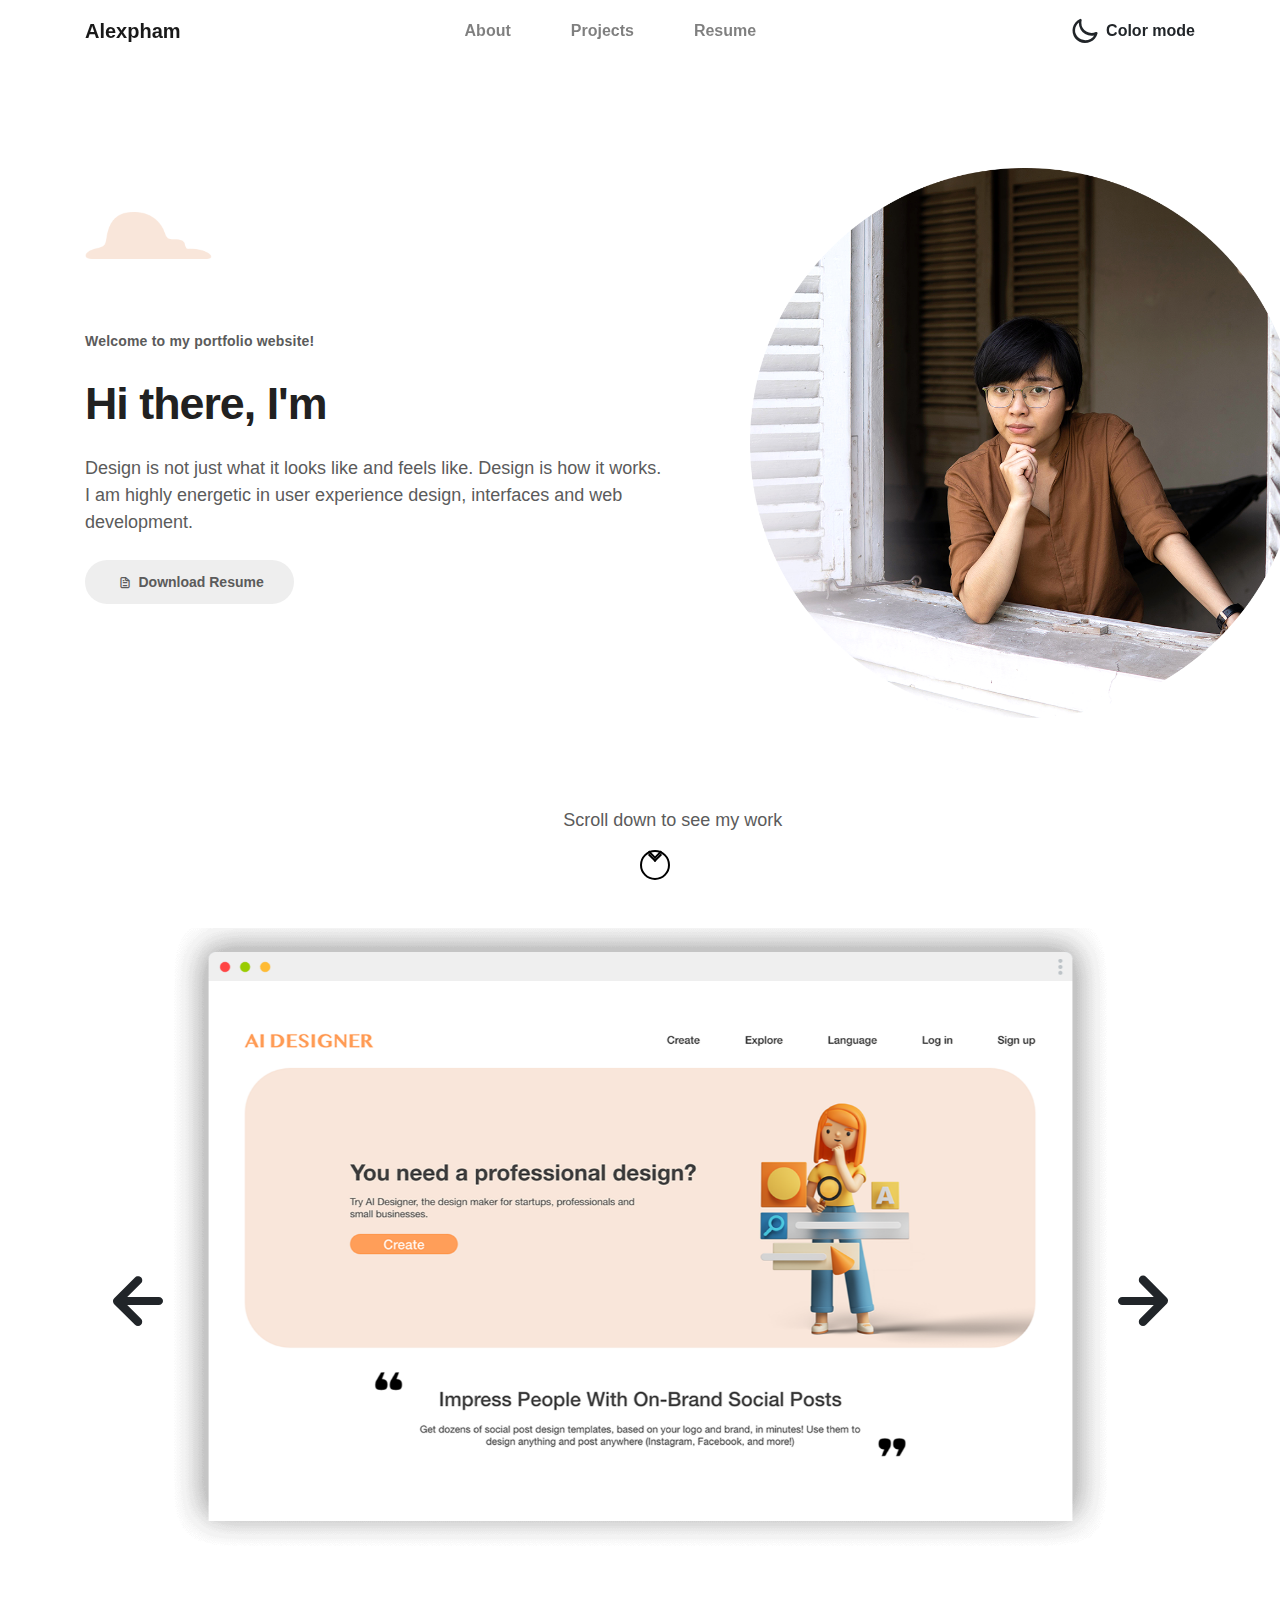
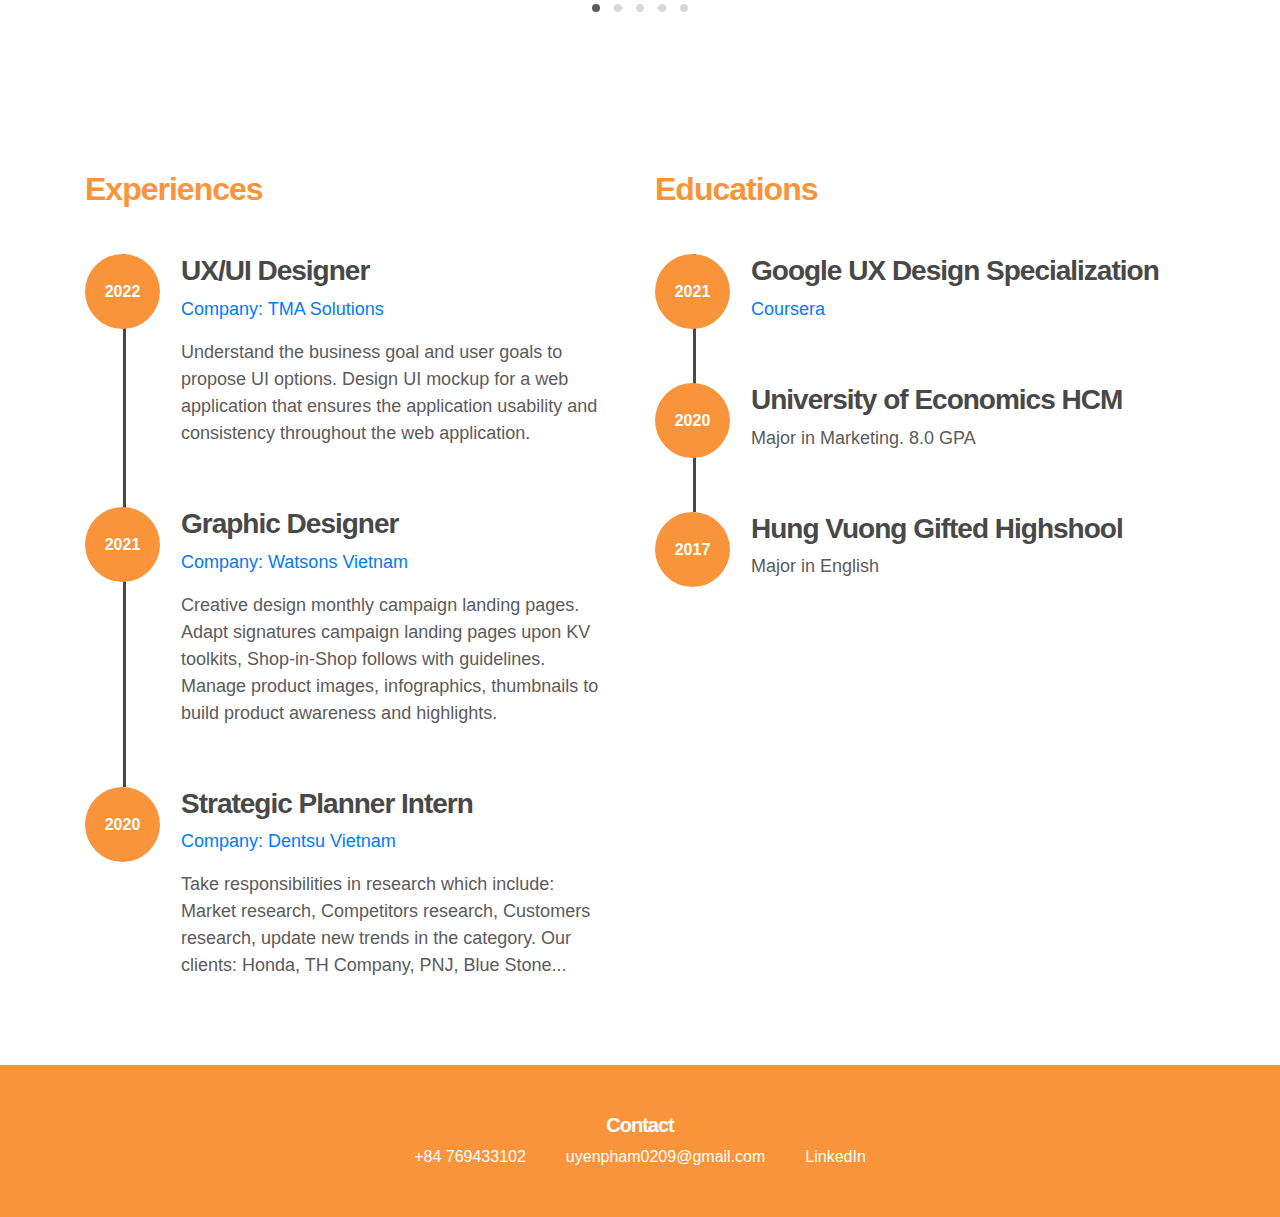
==== index.html @ 3f96c707 "09.04 commit2" ====
<!doctype html>
<html lang="en">
  <head>
    <meta charset="utf-8">
    <meta name="viewport" content="width=device-width, initial-scale=1, shrink-to-fit=no">
    <meta name="description" content="">
    <meta name="author" content="">

    <title>Alex Pham</title>

    <link rel="stylesheet" href="css/bootstrap.min.css">
    <link rel="stylesheet" href="css/unicons.css">
    <link rel="stylesheet" href="css/owl.carousel.min.css">
    <link rel="stylesheet" href="css/owl.theme.default.min.css">
    <link rel="icon" href="images/project/Icon Kuydios.png"/>

    <!-- MAIN STYLE -->
    <link rel="stylesheet" href="css/tooplate-style.css">
    

  </head>
  <body>

    <!-- MENU -->
    <nav class="navbar navbar-expand-sm navbar-light">
        <div class="container">
            <a class="navbar-brand" href="index.html">Alexpham</a>

            <button class="navbar-toggler" type="button" data-toggle="collapse" data-target="#navbarNav" aria-controls="navbarNav" aria-expanded="false"
                aria-label="Toggle navigation">
                <span class="navbar-toggler-icon"></span>
                <span class="navbar-toggler-icon"></span>
                <span class="navbar-toggler-icon"></span>
            </button>

            <div class="collapse navbar-collapse" id="navbarNav">
                <ul class="navbar-nav mx-auto">
                    <li class="nav-item">
                        <a href="#about" class="nav-link"><span data-hover="About">About</span></a>
                    </li>
                    <li class="nav-item">
                        <a href="#project" class="nav-link"><span data-hover="Projects">Projects</span></a>
                    </li>
                    <li class="nav-item">
                        <a href="#resume" class="nav-link"><span data-hover="Resume">Resume</span></a>
                    </li>
                    
                </ul>

                <ul class="navbar-nav ml-lg-auto">
                    <div class="ml-lg-4">
                      <div class="color-mode d-lg-flex justify-content-center align-items-center">
                        <i class="color-mode-icon"></i>
                        Color mode
                      </div>
                    </div>
                </ul>
            </div>
        </div>
    </nav>

    <!-- ABOUT -->
    <section class="about full-screen d-lg-flex justify-content-center align-items-center" id="about" style="padding-top: 16px">
        <div class="container">
            <div class="row">
                
                <div class="col-lg-7 col-md-12 col-12 d-flex align-items-center">
                    <div class="about-text">
                        <div>
                          <img src="images/project/Homepage icon.png" width="20%" class="img-fluid">
                        </div>
                        
                        <small class="small-text">Welcome to <span class="mobile-block">my portfolio website!</span></small>
                         <h1 class="animated animated-text">
                            <span class="mr-2">Hi there, I'm</span>
                                <div class="animated-info">
                                    <span class="animated-item">Alex Pham</span>
                                    <span class="animated-item">UX/UI Desiger</span>
                                </div>
                         </h1>
                         <p>Design is not just what it looks like and feels like. Design is how it works.<br>I am highly energetic in user experience design, interfaces and web development.</br></p>
                      
                        <div class="custom-btn-group mt-4">
                          <a href="https://drive.google.com/file/d/1Wx8nXhtGXLLNMgL1bV5LO055a3o4ftkB/view?usp=sharing" class="btn mr-lg-2 custom-btn" target="_blank"><i class='uil uil-file-alt'></i> Download Resume</a>
                        </div>
                    </div>
                </div>

                <div class="col-lg-5 col-md-12 col-12">
                    <div class="about-image svg">
                        <img src="images/project/Alex Pham.png" alt="profile image" width="550" 
                        height="550">
                    </div>
                </div>
                <p class="scroll-down-text">Scroll down to see my work</p>
                <a href="#project">
                  <div class="scroll-down"></div>
                </a>
            </div>
        </div>

    </section>


    <!-- PROJECTS -->
    <section class="project py-5" id="project">
        <div class="container">
                
                <div class="row">
                  <div class="col-lg-11 text-center mx-auto col-12">

                      <div class="owl-carousel owl-theme">
                        <div class="item">
                         
                          <div class="project-info">
                            <a href="aidesigner.html"><img src="images/project/project-image01.png" class="img-fluid2" alt="project image"></a>
                          </div>
                        </div>

                        <div class="item">
                          <div class="project-info">
                            <a href="freelearn.html"><img src="images/project/project-image02.png" class="img-fluid2" alt="project image"></a>
                          </div>
                        </div>

                        <div class="item">
                          <div class="project-info">
                            <a href="freelancer.html"><img src="images/project/project-image03.png" class="img-fluid2" alt="project image"></a>
                          </div>
                        </div>

                        <div class="item">
                          <div class="project-info">
                            <a href="watsonpage.html"><img src="images/project/project-image04.png" class="img-fluid2" alt="project image"></a>
                          </div>
                        </div>

                        <div class="item">
                          <div class="project-info">
                            <a href="socialmediapost.html"><img src="images/project/project-image05.png" class="img-fluid2" alt="project image"></a>
                          </div>
                        </div>
                      </div>

                  </div>
                </div>
        </div>
    </section>

    <!-- FEATURES -->
    <section class="resume py-5 d-lg-flex justify-content-center align-items-center" id="resume">
        <div class="container">
            <div class="row">

                <div class="col-lg-6 col-12">
                  <h2 class="mb-4">Experiences</h2>
                    <div class="timeline-wrapper">
                            <div class="timeline-yr">
                                <span>2022</span>
                            </div>
                            <div class="timeline-info">
                              <h3><span>UX/UI Designer</span></h3>
                              <p><a rel="nofollow" href="https://www.tmasolutions.com/" target="_blank">Company: TMA Solutions</a></p>
                                <p>Understand the business goal and user goals to propose UI options. Design UI mockup for a web application that ensures the application usability and consistency throughout the web application.</p>
                            </div>
                    </div>
                    <div class="timeline-wrapper">
                            <div class="timeline-yr">
                                <span>2021</span>
                            </div>
                            <div class="timeline-info">
                              <h3><span>Graphic Designer</span></h3>
                              <p><a rel="nofollow" href="https://www.watsons.vn/" target="_blank">Company: Watsons Vietnam</a></p>
                                <p>Creative design monthly campaign landing pages. Adapt signatures campaign landing pages upon KV toolkits, Shop-in-Shop follows with guidelines. Manage product images, infographics, thumbnails to build product awareness and highlights.</p>
                            </div>
                    </div>
                    <div class="timeline-wrapper">
                      <div class="timeline-yr">
                          <span>2020</span>
                      </div>
                      <div class="timeline-info">
                          <h3><span>Strategic Planner Intern</span></h3>
                          <p><a rel="nofollow" href="https://www.dentsu.com.vn/vn/" target="_blank">Company: Dentsu Vietnam</a></p>
                          <p>Take responsibilities in research which include: Market research, Competitors research, Customers research, update new trends in the category. Our clients: Honda, TH Company, PNJ, Blue Stone...</p>
                      </div>
                   </div>                                         
                </div>

                <div class="col-lg-6 col-12">
                  <h2 class="mb-4 mobile-mt-2">Educations</h2>

                    <div class="timeline">
                        
                      <div class="timeline-wrapper">
                        <div class="timeline-yr">
                            <span>2021</span>
                        </div>
                        <div class="timeline-info">
                            <h3><span>Google UX Design Specialization</span></h3>
                            <p><a rel="nofollow" href="https://coursera.org/share/333707aa051aa9f512ee8f76011ab69d" target="_blank">Coursera</a></p>
                        </div>
                      </div>

                        <div class="timeline-wrapper">
                            <div class="timeline-yr">
                                <span>2020</span>
                            </div>
                            <div class="timeline-info">
                                <h3><span>University of Economics HCM</span></h3>
                                <p>Major in Marketing. 8.0 GPA</p>
                            </div>
                        </div>

                        <div class="timeline-wrapper">
                          <div class="timeline-yr">
                               <span>2017</span>
                          </div>
                          <div class="timeline-info">
                               <h3><span>Hung Vuong Gifted Highshool</span></h3>
                               <p>Major in English</p>
                          </div>
                     </div>
                        
                    </div>
                </div>
                
            </div>
        </div>
    </section>

    <!-- CONTACT -->
    
              <div class="footer py-5">
                <div class="container">
                     <div class="footer-content">
                      <h5>Contact</h5>
                      <ul class="socials">
                        <li>+84 769433102</li>
                        <li>uyenpham0209@gmail.com</li>
                        <li class="linkedin"><a href="https://www.linkedin.com/in/uy%C3%AAn-ph%E1%BA%A1m-8bb485224/" target="_blank">LinkedIn</a>
                      </ul>
                     </div>
                </div>
   

    <script src="js/jquery-3.3.1.min.js"></script>
    <script src="js/popper.min.js"></script>
    <script src="js/bootstrap.min.js"></script>
    <script src="js/Headroom.js"></script>
    <script src="js/jQuery.headroom.js"></script>
    <script src="js/owl.carousel.min.js"></script>
    <script src="js/smoothscroll.js"></script>
    <script src="js/custom.js"></script>

  </body>
</html>
---- css/unicons.css ----
@font-face {
  font-family: 'unicons';
  src: url('../font/unicons.eot?42479262');
  src: url('../font/unicons.eot?42479262#iefix') format('embedded-opentype'),
       url('../font/unicons.woff2?42479262') format('woff2'),
       url('../font/unicons.woff?42479262') format('woff'),
       url('../font/unicons.ttf?42479262') format('truetype'),
       url('../font/unicons.svg?42479262#unicons') format('svg');
  font-weight: normal;
  font-style: normal;
}
/* Chrome hack: SVG is rendered more smooth in Windozze. 100% magic, uncomment if you need it. */
/* Note, that will break hinting! In other OS-es font will be not as sharp as it could be */
/*
@media screen and (-webkit-min-device-pixel-ratio:0) {
  @font-face {
    font-family: 'unicons';
    src: url('../font/unicons.svg?42479262#unicons') format('svg');
  }
}
*/
 
 [class^="uil-"]:before, [class*=" uil-"]:before {
  font-family: "unicons";
  font-style: normal;
  font-weight: normal;
  speak: none;
 
  display: inline-block;
  text-decoration: inherit;
  width: 1em;
  margin-right: .2em;
  text-align: center;
  /* opacity: .8; */
 
  /* For safety - reset parent styles, that can break glyph codes*/
  font-variant: normal;
  text-transform: none;
 
  /* fix buttons height, for twitter bootstrap */
  line-height: 1em;
 
  /* Animation center compensation - margins should be symmetric */
  /* remove if not needed */
  margin-left: .2em;
 
  /* you can be more comfortable with increased icons size */
  /* font-size: 120%; */
 
  /* Font smoothing. That was taken from TWBS */
  -webkit-font-smoothing: antialiased;
  -moz-osx-font-smoothing: grayscale;
 
  /* Uncomment for 3D effect */
  /* text-shadow: 1px 1px 1px rgba(127, 127, 127, 0.3); */
}
 
.uil-abacus:before { content: '\e800'; } /* '' */
.uil-accessible-icon-alt:before { content: '\e801'; } /* '' */
.uil-adjust-alt:before { content: '\e802'; } /* '' */
.uil-adjust-circle:before { content: '\e803'; } /* '' */
.uil-adjust-half:before { content: '\e804'; } /* '' */
.uil-adjust:before { content: '\e805'; } /* '' */
.uil-airplay:before { content: '\e806'; } /* '' */
.uil-align-alt:before { content: '\e807'; } /* '' */
.uil-align-center-alt:before { content: '\e808'; } /* '' */
.uil-align-center-h:before { content: '\e809'; } /* '' */
.uil-align-center-justify:before { content: '\e80a'; } /* '' */
.uil-align-center-v:before { content: '\e80b'; } /* '' */
.uil-align-center:before { content: '\e80c'; } /* '' */
.uil-align-justify:before { content: '\e80d'; } /* '' */
.uil-align-left-justify:before { content: '\e80e'; } /* '' */
.uil-align-left:before { content: '\e80f'; } /* '' */
.uil-align-letter-right:before { content: '\e810'; } /* '' */
.uil-align-right-justify:before { content: '\e811'; } /* '' */
.uil-align-right:before { content: '\e812'; } /* '' */
.uil-align:before { content: '\e813'; } /* '' */
.uil-ambulance:before { content: '\e814'; } /* '' */
.uil-analysis:before { content: '\e815'; } /* '' */
.uil-analytics:before { content: '\e816'; } /* '' */
.uil-anchor:before { content: '\e817'; } /* '' */
.uil-android-phone-slash:before { content: '\e818'; } /* '' */
.uil-angle-double-down:before { content: '\e819'; } /* '' */
.uil-angle-double-left:before { content: '\e81a'; } /* '' */
.uil-angle-double-right:before { content: '\e81b'; } /* '' */
.uil-angle-double-up:before { content: '\e81c'; } /* '' */
.uil-angle-down:before { content: '\e81d'; } /* '' */
.uil-angle-left:before { content: '\e81e'; } /* '' */
.uil-angle-right-b:before { content: '\e81f'; } /* '' */
.uil-angle-right:before { content: '\e820'; } /* '' */
.uil-angle-up:before { content: '\e821'; } /* '' */
.uil-annoyed-alt:before { content: '\e822'; } /* '' */
.uil-annoyed:before { content: '\e823'; } /* '' */
.uil-apps:before { content: '\e824'; } /* '' */
.uil-archive-alt:before { content: '\e825'; } /* '' */
.uil-archive:before { content: '\e826'; } /* '' */
.uil-arrow-break:before { content: '\e827'; } /* '' */
.uil-arrow-circle-down:before { content: '\e828'; } /* '' */
.uil-arrow-circle-left:before { content: '\e829'; } /* '' */
.uil-arrow-circle-right:before { content: '\e82a'; } /* '' */
.uil-arrow-circle-up:before { content: '\e82b'; } /* '' */
.uil-arrow-compress-h:before { content: '\e82c'; } /* '' */
.uil-arrow-down-left:before { content: '\e82d'; } /* '' */
.uil-arrow-down-right:before { content: '\e82e'; } /* '' */
.uil-arrow-down:before { content: '\e82f'; } /* '' */
.uil-arrow-from-right:before { content: '\e830'; } /* '' */
.uil-arrow-from-top:before { content: '\e831'; } /* '' */
.uil-arrow-growth:before { content: '\e832'; } /* '' */
.uil-arrow-left:before { content: '\e833'; } /* '' */
.uil-arrow-random:before { content: '\e834'; } /* '' */
.uil-arrow-resize-diagonal:before { content: '\e835'; } /* '' */
.uil-arrow-right:before { content: '\e836'; } /* '' */
.uil-arrow-to-bottom:before { content: '\e837'; } /* '' */
.uil-arrow-to-right:before { content: '\e838'; } /* '' */
.uil-arrow-up-left:before { content: '\e839'; } /* '' */
.uil-arrow-up-right:before { content: '\e83a'; } /* '' */
.uil-arrow-up:before { content: '\e83b'; } /* '' */
.uil-arrows-h-alt:before { content: '\e83c'; } /* '' */
.uil-arrows-h:before { content: '\e83d'; } /* '' */
.uil-arrows-left-down:before { content: '\e83e'; } /* '' */
.uil-arrows-maximize:before { content: '\e83f'; } /* '' */
.uil-arrows-merge:before { content: '\e840'; } /* '' */
.uil-arrows-resize-h:before { content: '\e841'; } /* '' */
.uil-arrows-resize-v:before { content: '\e842'; } /* '' */
.uil-arrows-resize:before { content: '\e843'; } /* '' */
.uil-arrows-right-down:before { content: '\e844'; } /* '' */
.uil-arrows-shrink-h:before { content: '\e845'; } /* '' */
.uil-arrows-shrink-v:before { content: '\e846'; } /* '' */
.uil-arrows-up-right:before { content: '\e847'; } /* '' */
.uil-arrows-v-alt:before { content: '\e848'; } /* '' */
.uil-arrows-v:before { content: '\e849'; } /* '' */
.uil-at:before { content: '\e84a'; } /* '' */
.uil-atm-card:before { content: '\e84b'; } /* '' */
.uil-atom:before { content: '\e84c'; } /* '' */
.uil-auto-flash:before { content: '\e84d'; } /* '' */
.uil-award-alt:before { content: '\e84e'; } /* '' */
.uil-award:before { content: '\e84f'; } /* '' */
.uil-baby-carriage:before { content: '\e850'; } /* '' */
.uil-backpack:before { content: '\e851'; } /* '' */
.uil-backspace:before { content: '\e852'; } /* '' */
.uil-backward:before { content: '\e853'; } /* '' */
.uil-bag-alt:before { content: '\e854'; } /* '' */
.uil-bag-slash:before { content: '\e855'; } /* '' */
.uil-bag:before { content: '\e856'; } /* '' */
.uil-ball:before { content: '\e857'; } /* '' */
.uil-ban:before { content: '\e858'; } /* '' */
.uil-bars:before { content: '\e859'; } /* '' */
.uil-basketball-hoop:before { content: '\e85a'; } /* '' */
.uil-basketball:before { content: '\e85b'; } /* '' */
.uil-battery-bolt:before { content: '\e85c'; } /* '' */
.uil-battery-empty:before { content: '\e85d'; } /* '' */
.uil-bed-double:before { content: '\e85e'; } /* '' */
.uil-bed:before { content: '\e85f'; } /* '' */
.uil-bell-school:before { content: '\e860'; } /* '' */
.uil-bell-slash:before { content: '\e861'; } /* '' */
.uil-bill:before { content: '\e862'; } /* '' */
.uil-bitcoin-circle:before { content: '\e863'; } /* '' */
.uil-bitcoin:before { content: '\e864'; } /* '' */
.uil-bluetooth-b:before { content: '\e865'; } /* '' */
.uil-bolt-alt:before { content: '\e866'; } /* '' */
.uil-bolt-slash:before { content: '\e867'; } /* '' */
.uil-bolt:before { content: '\e868'; } /* '' */
.uil-book-alt:before { content: '\e869'; } /* '' */
.uil-book-medical:before { content: '\e86a'; } /* '' */
.uil-book-open:before { content: '\e86b'; } /* '' */
.uil-book-reader:before { content: '\e86c'; } /* '' */
.uil-book:before { content: '\e86d'; } /* '' */
.uil-bookmark-full:before { content: '\e86e'; } /* '' */
.uil-bookmark:before { content: '\e86f'; } /* '' */
.uil-books:before { content: '\e870'; } /* '' */
.uil-boombox:before { content: '\e871'; } /* '' */
.uil-border-alt:before { content: '\e872'; } /* '' */
.uil-border-bottom:before { content: '\e873'; } /* '' */
.uil-border-clear:before { content: '\e874'; } /* '' */
.uil-border-horizontal:before { content: '\e875'; } /* '' */
.uil-border-inner:before { content: '\e876'; } /* '' */
.uil-border-left:before { content: '\e877'; } /* '' */
.uil-border-out:before { content: '\e878'; } /* '' */
.uil-border-right:before { content: '\e879'; } /* '' */
.uil-border-top:before { content: '\e87a'; } /* '' */
.uil-border-vertical:before { content: '\e87b'; } /* '' */
.uil-box:before { content: '\e87c'; } /* '' */
.uil-briefcase-alt:before { content: '\e87d'; } /* '' */
.uil-briefcase:before { content: '\e87e'; } /* '' */
.uil-bright:before { content: '\e87f'; } /* '' */
.uil-brightness-empty:before { content: '\e880'; } /* '' */
.uil-brightness-half:before { content: '\e881'; } /* '' */
.uil-brightness-low:before { content: '\e882'; } /* '' */
.uil-brightness-minus:before { content: '\e883'; } /* '' */
.uil-brightness-plus:before { content: '\e884'; } /* '' */
.uil-brightness:before { content: '\e885'; } /* '' */
.uil-bring-bottom:before { content: '\e886'; } /* '' */
.uil-bring-front:before { content: '\e887'; } /* '' */
.uil-brush-alt:before { content: '\e888'; } /* '' */
.uil-bug:before { content: '\e889'; } /* '' */
.uil-building:before { content: '\e88a'; } /* '' */
.uil-bullseye:before { content: '\e88b'; } /* '' */
.uil-bus-alt:before { content: '\e88c'; } /* '' */
.uil-bus-school:before { content: '\e88d'; } /* '' */
.uil-bus:before { content: '\e88e'; } /* '' */
.uil-calcualtor:before { content: '\e88f'; } /* '' */
.uil-calculator-alt:before { content: '\e890'; } /* '' */
.uil-calendar-alt:before { content: '\e891'; } /* '' */
.uil-calendar-slash:before { content: '\e892'; } /* '' */
.uil-calender:before { content: '\e893'; } /* '' */
.uil-calling:before { content: '\e894'; } /* '' */
.uil-camera-plus:before { content: '\e895'; } /* '' */
.uil-camera-slash:before { content: '\e896'; } /* '' */
.uil-camera:before { content: '\e897'; } /* '' */
.uil-cancel:before { content: '\e898'; } /* '' */
.uil-capsule:before { content: '\e899'; } /* '' */
.uil-capture:before { content: '\e89a'; } /* '' */
.uil-car-sideview:before { content: '\e89b'; } /* '' */
.uil-car-slash:before { content: '\e89c'; } /* '' */
.uil-car-wash:before { content: '\e89d'; } /* '' */
.uil-car:before { content: '\e89e'; } /* '' */
.uil-card-atm:before { content: '\e89f'; } /* '' */
.uil-caret-right:before { content: '\e8a0'; } /* '' */
.uil-cart:before { content: '\e8a1'; } /* '' */
.uil-cell:before { content: '\e8a2'; } /* '' */
.uil-celsius:before { content: '\e8a3'; } /* '' */
.uil-chart-bar-alt:before { content: '\e8a4'; } /* '' */
.uil-chart-bar:before { content: '\e8a5'; } /* '' */
.uil-chart-down:before { content: '\e8a6'; } /* '' */
.uil-chart-growth-alt:before { content: '\e8a7'; } /* '' */
.uil-chart-growth:before { content: '\e8a8'; } /* '' */
.uil-chart-line:before { content: '\e8a9'; } /* '' */
.uil-chart-pie-alt:before { content: '\e8aa'; } /* '' */
.uil-chart-pie:before { content: '\e8ab'; } /* '' */
.uil-chart:before { content: '\e8ac'; } /* '' */
.uil-chat-bubble-user:before { content: '\e8ad'; } /* '' */
.uil-chat-info:before { content: '\e8ae'; } /* '' */
.uil-chat:before { content: '\e8af'; } /* '' */
.uil-check-circle:before { content: '\e8b0'; } /* '' */
.uil-check-square:before { content: '\e8b1'; } /* '' */
.uil-check:before { content: '\e8b2'; } /* '' */
.uil-circle-layer:before { content: '\e8b3'; } /* '' */
.uil-circle:before { content: '\e8b4'; } /* '' */
.uil-circuit:before { content: '\e8b5'; } /* '' */
.uil-clapper-board:before { content: '\e8b6'; } /* '' */
.uil-clipboard-alt:before { content: '\e8b7'; } /* '' */
.uil-clipboard-blank:before { content: '\e8b8'; } /* '' */
.uil-clipboard-notes:before { content: '\e8b9'; } /* '' */
.uil-clipboard:before { content: '\e8ba'; } /* '' */
.uil-clock-eight:before { content: '\e8bb'; } /* '' */
.uil-clock-five:before { content: '\e8bc'; } /* '' */
.uil-clock-nine:before { content: '\e8bd'; } /* '' */
.uil-clock-seven:before { content: '\e8be'; } /* '' */
.uil-clock-ten:before { content: '\e8bf'; } /* '' */
.uil-clock-three:before { content: '\e8c0'; } /* '' */
.uil-clock-two:before { content: '\e8c1'; } /* '' */
.uil-clock:before { content: '\e8c2'; } /* '' */
.uil-closed-captioning:before { content: '\e8c3'; } /* '' */
.uil-cloud-block:before { content: '\e8c4'; } /* '' */
.uil-cloud-bookmark:before { content: '\e8c5'; } /* '' */
.uil-cloud-check:before { content: '\e8c6'; } /* '' */
.uil-cloud-computing:before { content: '\e8c7'; } /* '' */
.uil-cloud-data-connection:before { content: '\e8c8'; } /* '' */
.uil-cloud-database-tree:before { content: '\e8c9'; } /* '' */
.uil-cloud-download:before { content: '\e8ca'; } /* '' */
.uil-cloud-drizzle:before { content: '\e8cb'; } /* '' */
.uil-cloud-exclamation:before { content: '\e8cc'; } /* '' */
.uil-cloud-hail:before { content: '\e8cd'; } /* '' */
.uil-cloud-heart:before { content: '\e8ce'; } /* '' */
.uil-cloud-info:before { content: '\e8cf'; } /* '' */
.uil-cloud-lock:before { content: '\e8d0'; } /* '' */
.uil-cloud-meatball:before { content: '\e8d1'; } /* '' */
.uil-cloud-moon-hail:before { content: '\e8d2'; } /* '' */
.uil-cloud-moon-meatball:before { content: '\e8d3'; } /* '' */
.uil-cloud-moon-rain:before { content: '\e8d4'; } /* '' */
.uil-cloud-moon-showers:before { content: '\e8d5'; } /* '' */
.uil-cloud-moon:before { content: '\e8d6'; } /* '' */
.uil-cloud-question:before { content: '\e8d7'; } /* '' */
.uil-cloud-rain-sun:before { content: '\e8d8'; } /* '' */
.uil-cloud-rain:before { content: '\e8d9'; } /* '' */
.uil-cloud-redo:before { content: '\e8da'; } /* '' */
.uil-cloud-set:before { content: '\e8db'; } /* '' */
.uil-cloud-share:before { content: '\e8dc'; } /* '' */
.uil-cloud-shield:before { content: '\e8dd'; } /* '' */
.uil-cloud-showers-alt:before { content: '\e8de'; } /* '' */
.uil-cloud-showers-heavy:before { content: '\e8df'; } /* '' */
.uil-cloud-showers:before { content: '\e8e0'; } /* '' */
.uil-cloud-slash:before { content: '\e8e1'; } /* '' */
.uil-cloud-sun-hail:before { content: '\e8e2'; } /* '' */
.uil-cloud-sun-meatball:before { content: '\e8e3'; } /* '' */
.uil-cloud-sun-rain-alt:before { content: '\e8e4'; } /* '' */
.uil-cloud-sun-rain:before { content: '\e8e5'; } /* '' */
.uil-cloud-sun-tear:before { content: '\e8e6'; } /* '' */
.uil-cloud-sun:before { content: '\e8e7'; } /* '' */
.uil-cloud-times:before { content: '\e8e8'; } /* '' */
.uil-cloud-unlock:before { content: '\e8e9'; } /* '' */
.uil-cloud-upload:before { content: '\e8ea'; } /* '' */
.uil-cloud-wifi:before { content: '\e8eb'; } /* '' */
.uil-cloud-wind:before { content: '\e8ec'; } /* '' */
.uil-cloud:before { content: '\e8ed'; } /* '' */
.uil-clouds:before { content: '\e8ee'; } /* '' */
.uil-club:before { content: '\e8ef'; } /* '' */
.uil-code:before { content: '\e8f0'; } /* '' */
.uil-coffee:before { content: '\e8f1'; } /* '' */
.uil-cog:before { content: '\e8f2'; } /* '' */
.uil-coins:before { content: '\e8f3'; } /* '' */
.uil-columns:before { content: '\e8f4'; } /* '' */
.uil-comment-alt-block:before { content: '\e8f5'; } /* '' */
.uil-comment-alt-chart-lines:before { content: '\e8f6'; } /* '' */
.uil-comment-alt-check:before { content: '\e8f7'; } /* '' */
.uil-comment-alt-dots:before { content: '\e8f8'; } /* '' */
.uil-comment-alt-download:before { content: '\e8f9'; } /* '' */
.uil-comment-alt-edit:before { content: '\e8fa'; } /* '' */
.uil-comment-alt-exclamation:before { content: '\e8fb'; } /* '' */
.uil-comment-alt-heart:before { content: '\e8fc'; } /* '' */
.uil-comment-alt-image:before { content: '\e8fd'; } /* '' */
.uil-comment-alt-info:before { content: '\e8fe'; } /* '' */
.uil-comment-alt-lines:before { content: '\e8ff'; } /* '' */
.uil-comment-alt-lock:before { content: '\e900'; } /* '' */
.uil-comment-alt-medical:before { content: '\e901'; } /* '' */
.uil-comment-alt-message:before { content: '\e902'; } /* '' */
.uil-comment-alt-notes:before { content: '\e903'; } /* '' */
.uil-comment-alt-plus:before { content: '\e904'; } /* '' */
.uil-comment-alt-question:before { content: '\e905'; } /* '' */
.uil-comment-alt-redo:before { content: '\e906'; } /* '' */
.uil-comment-alt-search:before { content: '\e907'; } /* '' */
.uil-comment-alt-share:before { content: '\e908'; } /* '' */
.uil-comment-alt-shield:before { content: '\e909'; } /* '' */
.uil-comment-alt-upload:before { content: '\e90a'; } /* '' */
.uil-comment-alt-verify:before { content: '\e90b'; } /* '' */
.uil-comment-alt:before { content: '\e90c'; } /* '' */
.uil-comment-block:before { content: '\e90d'; } /* '' */
.uil-comment-chart-line:before { content: '\e90e'; } /* '' */
.uil-comment-check:before { content: '\e90f'; } /* '' */
.uil-comment-dots:before { content: '\e910'; } /* '' */
.uil-comment-download:before { content: '\e911'; } /* '' */
.uil-comment-edit:before { content: '\e912'; } /* '' */
.uil-comment-exclamation:before { content: '\e913'; } /* '' */
.uil-comment-heart:before { content: '\e914'; } /* '' */
.uil-comment-image:before { content: '\e915'; } /* '' */
.uil-comment-info-alt:before { content: '\e916'; } /* '' */
.uil-comment-info:before { content: '\e917'; } /* '' */
.uil-comment-lines:before { content: '\e918'; } /* '' */
.uil-comment-lock:before { content: '\e919'; } /* '' */
.uil-comment-medical:before { content: '\e91a'; } /* '' */
.uil-comment-message:before { content: '\e91b'; } /* '' */
.uil-comment-notes:before { content: '\e91c'; } /* '' */
.uil-comment-plus:before { content: '\e91d'; } /* '' */
.uil-comment-question:before { content: '\e91e'; } /* '' */
.uil-comment-redo:before { content: '\e91f'; } /* '' */
.uil-comment-search:before { content: '\e920'; } /* '' */
.uil-comment-share:before { content: '\e921'; } /* '' */
.uil-comment-shield:before { content: '\e922'; } /* '' */
.uil-comment-slash:before { content: '\e923'; } /* '' */
.uil-comment-upload:before { content: '\e924'; } /* '' */
.uil-comment-verify:before { content: '\e925'; } /* '' */
.uil-comment:before { content: '\e926'; } /* '' */
.uil-comments-alt:before { content: '\e927'; } /* '' */
.uil-comments:before { content: '\e928'; } /* '' */
.uil-commnet-alt-slash:before { content: '\e929'; } /* '' */
.uil-compact-disc:before { content: '\e92a'; } /* '' */
.uil-compass:before { content: '\e92b'; } /* '' */
.uil-compress-alt-left:before { content: '\e92c'; } /* '' */
.uil-compress-alt:before { content: '\e92d'; } /* '' */
.uil-compress-arrows:before { content: '\e92e'; } /* '' */
.uil-compress-lines:before { content: '\e92f'; } /* '' */
.uil-compress-point:before { content: '\e930'; } /* '' */
.uil-compress-v:before { content: '\e931'; } /* '' */
.uil-compress:before { content: '\e932'; } /* '' */
.uil-computer-mouse:before { content: '\e933'; } /* '' */
.uil-confused:before { content: '\e934'; } /* '' */
.uil-constructor:before { content: '\e935'; } /* '' */
.uil-copy-alt:before { content: '\e936'; } /* '' */
.uil-copy-landscape:before { content: '\e937'; } /* '' */
.uil-copy:before { content: '\e938'; } /* '' */
.uil-copyright:before { content: '\e939'; } /* '' */
.uil-corner-down-left:before { content: '\e93a'; } /* '' */
.uil-corner-down-right-alt:before { content: '\e93b'; } /* '' */
.uil-corner-down-right:before { content: '\e93c'; } /* '' */
.uil-corner-left-down:before { content: '\e93d'; } /* '' */
.uil-corner-right-down:before { content: '\e93e'; } /* '' */
.uil-corner-up-left-alt:before { content: '\e93f'; } /* '' */
.uil-corner-up-left:before { content: '\e940'; } /* '' */
.uil-corner-up-right-alt:before { content: '\e941'; } /* '' */
.uil-corner-up-right:before { content: '\e942'; } /* '' */
.uil-creative-commons-pd-alt:before { content: '\e943'; } /* '' */
.uil-creative-commons-pd:before { content: '\e944'; } /* '' */
.uil-crockery:before { content: '\e945'; } /* '' */
.uil-crop-alt-rotate-left:before { content: '\e946'; } /* '' */
.uil-crop-alt-rotate-right:before { content: '\e947'; } /* '' */
.uil-crop-alt:before { content: '\e948'; } /* '' */
.uil-crosshair-alt:before { content: '\e949'; } /* '' */
.uil-crosshair:before { content: '\e94a'; } /* '' */
.uil-crosshairs:before { content: '\e94b'; } /* '' */
.uil-cube:before { content: '\e94c'; } /* '' */
.uil-data-sharing:before { content: '\e94d'; } /* '' */
.uil-database-alt:before { content: '\e94e'; } /* '' */
.uil-database:before { content: '\e94f'; } /* '' */
.uil-desert:before { content: '\e950'; } /* '' */
.uil-desktop-alt-slash:before { content: '\e951'; } /* '' */
.uil-desktop-alt:before { content: '\e952'; } /* '' */
.uil-desktop-cloud-alt:before { content: '\e953'; } /* '' */
.uil-desktop-slash:before { content: '\e954'; } /* '' */
.uil-desktop:before { content: '\e955'; } /* '' */
.uil-dialpad-alt:before { content: '\e956'; } /* '' */
.uil-dialpad:before { content: '\e957'; } /* '' */
.uil-diamond:before { content: '\e958'; } /* '' */
.uil-diary-alt:before { content: '\e959'; } /* '' */
.uil-diary:before { content: '\e95a'; } /* '' */
.uil-dice-five:before { content: '\e95b'; } /* '' */
.uil-dice-four:before { content: '\e95c'; } /* '' */
.uil-dice-one:before { content: '\e95d'; } /* '' */
.uil-dice-six:before { content: '\e95e'; } /* '' */
.uil-dice-three:before { content: '\e95f'; } /* '' */
.uil-dice-two:before { content: '\e960'; } /* '' */
.uil-direction:before { content: '\e961'; } /* '' */
.uil-directions:before { content: '\e962'; } /* '' */
.uil-dizzy-meh:before { content: '\e963'; } /* '' */
.uil-dna:before { content: '\e964'; } /* '' */
.uil-document-layout-center:before { content: '\e965'; } /* '' */
.uil-document-layout-left:before { content: '\e966'; } /* '' */
.uil-document-layout-right:before { content: '\e967'; } /* '' */
.uil-document:before { content: '\e968'; } /* '' */
.uil-dollar-alt:before { content: '\e969'; } /* '' */
.uil-dollar-sign-alt:before { content: '\e96a'; } /* '' */
.uil-dollar-sign:before { content: '\e96b'; } /* '' */
.uil-down-arrow:before { content: '\e96c'; } /* '' */
.uil-download-alt:before { content: '\e96d'; } /* '' */
.uil-dribbble:before { content: '\e96e'; } /* '' */
.uil-drill:before { content: '\e96f'; } /* '' */
.uil-dropbox:before { content: '\e970'; } /* '' */
.uil-dumbbell:before { content: '\e971'; } /* '' */
.uil-edit-alt:before { content: '\e972'; } /* '' */
.uil-edit:before { content: '\e973'; } /* '' */
.uil-ellipsis-h:before { content: '\e974'; } /* '' */
.uil-ellipsis-v:before { content: '\e975'; } /* '' */
.uil-emoji:before { content: '\e976'; } /* '' */
.uil-enter:before { content: '\e977'; } /* '' */
.uil-entry:before { content: '\e978'; } /* '' */
.uil-envelope-add:before { content: '\e979'; } /* '' */
.uil-envelope-alt:before { content: '\e97a'; } /* '' */
.uil-envelope-block:before { content: '\e97b'; } /* '' */
.uil-envelope-bookmark:before { content: '\e97c'; } /* '' */
.uil-envelope-check:before { content: '\e97d'; } /* '' */
.uil-envelope-download-alt:before { content: '\e97e'; } /* '' */
.uil-envelope-download:before { content: '\e97f'; } /* '' */
.uil-envelope-edit:before { content: '\e980'; } /* '' */
.uil-envelope-exclamation:before { content: '\e981'; } /* '' */
.uil-envelope-heart:before { content: '\e982'; } /* '' */
.uil-envelope-info:before { content: '\e983'; } /* '' */
.uil-envelope-lock:before { content: '\e984'; } /* '' */
.uil-envelope-minus:before { content: '\e985'; } /* '' */
.uil-envelope-open:before { content: '\e986'; } /* '' */
.uil-envelope-question:before { content: '\e987'; } /* '' */
.uil-envelope-receive:before { content: '\e988'; } /* '' */
.uil-envelope-redo:before { content: '\e989'; } /* '' */
.uil-envelope-search:before { content: '\e98a'; } /* '' */
.uil-envelope-send:before { content: '\e98b'; } /* '' */
.uil-envelope-share:before { content: '\e98c'; } /* '' */
.uil-envelope-shield:before { content: '\e98d'; } /* '' */
.uil-envelope-star:before { content: '\e98e'; } /* '' */
.uil-envelope-times:before { content: '\e98f'; } /* '' */
.uil-envelope-upload-alt:before { content: '\e990'; } /* '' */
.uil-envelope-upload:before { content: '\e991'; } /* '' */
.uil-envelope:before { content: '\e992'; } /* '' */
.uil-envelopes:before { content: '\e993'; } /* '' */
.uil-equal-circle:before { content: '\e994'; } /* '' */
.uil-euro-circle:before { content: '\e995'; } /* '' */
.uil-euro:before { content: '\e996'; } /* '' */
.uil-exchange-alt:before { content: '\e997'; } /* '' */
.uil-exchange:before { content: '\e998'; } /* '' */
.uil-exclamation-circle:before { content: '\e999'; } /* '' */
.uil-exclamation-octagon:before { content: '\e99a'; } /* '' */
.uil-exclamation-triangle:before { content: '\e99b'; } /* '' */
.uil-exclude:before { content: '\e99c'; } /* '' */
.uil-exit:before { content: '\e99d'; } /* '' */
.uil-expand-alt:before { content: '\e99e'; } /* '' */
.uil-expand-arrows-alt:before { content: '\e99f'; } /* '' */
.uil-expand-arrows:before { content: '\e9a0'; } /* '' */
.uil-expand-from-corner:before { content: '\e9a1'; } /* '' */
.uil-expand-left:before { content: '\e9a2'; } /* '' */
.uil-export:before { content: '\e9a3'; } /* '' */
.uil-exposure-alt:before { content: '\e9a4'; } /* '' */
.uil-exposure-increase:before { content: '\e9a5'; } /* '' */
.uil-external-link-alt:before { content: '\e9a6'; } /* '' */
.uil-eye-slash:before { content: '\e9a7'; } /* '' */
.uil-eye:before { content: '\e9a8'; } /* '' */
.uil-facebook:before { content: '\e9a9'; } /* '' */
.uil-fahrenheit:before { content: '\e9aa'; } /* '' */
.uil-fast-mail-alt:before { content: '\e9ab'; } /* '' */
.uil-fast-mail:before { content: '\e9ac'; } /* '' */
.uil-favorite:before { content: '\e9ad'; } /* '' */
.uil-feedback:before { content: '\e9ae'; } /* '' */
.uil-file-alt:before { content: '\e9af'; } /* '' */
.uil-file-blank:before { content: '\e9b0'; } /* '' */
.uil-file-block-alt:before { content: '\e9b1'; } /* '' */
.uil-file-bookmark-alt:before { content: '\e9b2'; } /* '' */
.uil-file-check-alt:before { content: '\e9b3'; } /* '' */
.uil-file-check:before { content: '\e9b4'; } /* '' */
.uil-file-contract-dollar:before { content: '\e9b5'; } /* '' */
.uil-file-copy-alt:before { content: '\e9b6'; } /* '' */
.uil-file-download-alt:before { content: '\e9b7'; } /* '' */
.uil-file-download:before { content: '\e9b8'; } /* '' */
.uil-file-edit-alt:before { content: '\e9b9'; } /* '' */
.uil-file-exclamation-alt:before { content: '\e9ba'; } /* '' */
.uil-file-exclamation:before { content: '\e9bb'; } /* '' */
.uil-file-heart:before { content: '\e9bc'; } /* '' */
.uil-file-info-alt:before { content: '\e9bd'; } /* '' */
.uil-file-landscape-alt:before { content: '\e9be'; } /* '' */
.uil-file-landscape:before { content: '\e9bf'; } /* '' */
.uil-file-lanscape-slash:before { content: '\e9c0'; } /* '' */
.uil-file-lock-alt:before { content: '\e9c1'; } /* '' */
.uil-file-medical-alt:before { content: '\e9c2'; } /* '' */
.uil-file-medical:before { content: '\e9c3'; } /* '' */
.uil-file-minus-alt:before { content: '\e9c4'; } /* '' */
.uil-file-minus:before { content: '\e9c5'; } /* '' */
.uil-file-network:before { content: '\e9c6'; } /* '' */
.uil-file-plus-alt:before { content: '\e9c7'; } /* '' */
.uil-file-plus:before { content: '\e9c8'; } /* '' */
.uil-file-question-alt:before { content: '\e9c9'; } /* '' */
.uil-file-question:before { content: '\e9ca'; } /* '' */
.uil-file-redo-alt:before { content: '\e9cb'; } /* '' */
.uil-file-search-alt:before { content: '\e9cc'; } /* '' */
.uil-file-share-alt:before { content: '\e9cd'; } /* '' */
.uil-file-shield-alt:before { content: '\e9ce'; } /* '' */
.uil-file-slash:before { content: '\e9cf'; } /* '' */
.uil-file-times-alt:before { content: '\e9d0'; } /* '' */
.uil-file-times:before { content: '\e9d1'; } /* '' */
.uil-file-upload-alt:before { content: '\e9d2'; } /* '' */
.uil-file-upload:before { content: '\e9d3'; } /* '' */
.uil-file:before { content: '\e9d4'; } /* '' */
.uil-files-landscapes-alt:before { content: '\e9d5'; } /* '' */
.uil-files-landscapes:before { content: '\e9d6'; } /* '' */
.uil-film:before { content: '\e9d7'; } /* '' */
.uil-filter-slash:before { content: '\e9d8'; } /* '' */
.uil-filter:before { content: '\e9d9'; } /* '' */
.uil-flask-potion:before { content: '\e9da'; } /* '' */
.uil-flask:before { content: '\e9db'; } /* '' */
.uil-flip-h-alt:before { content: '\e9dc'; } /* '' */
.uil-flip-h:before { content: '\e9dd'; } /* '' */
.uil-flip-v-alt:before { content: '\e9de'; } /* '' */
.uil-flip-v:before { content: '\e9df'; } /* '' */
.uil-flower:before { content: '\e9e0'; } /* '' */
.uil-focus-add:before { content: '\e9e1'; } /* '' */
.uil-focus-target:before { content: '\e9e2'; } /* '' */
.uil-focus:before { content: '\e9e3'; } /* '' */
.uil-folder-check:before { content: '\e9e4'; } /* '' */
.uil-folder-download:before { content: '\e9e5'; } /* '' */
.uil-folder-exclamation:before { content: '\e9e6'; } /* '' */
.uil-folder-heart:before { content: '\e9e7'; } /* '' */
.uil-folder-info:before { content: '\e9e8'; } /* '' */
.uil-folder-lock:before { content: '\e9e9'; } /* '' */
.uil-folder-medical:before { content: '\e9ea'; } /* '' */
.uil-folder-minus:before { content: '\e9eb'; } /* '' */
.uil-folder-network:before { content: '\e9ec'; } /* '' */
.uil-folder-plus:before { content: '\e9ed'; } /* '' */
.uil-folder-question:before { content: '\e9ee'; } /* '' */
.uil-folder-slash:before { content: '\e9ef'; } /* '' */
.uil-folder-times:before { content: '\e9f0'; } /* '' */
.uil-folder-upload:before { content: '\e9f1'; } /* '' */
.uil-folder:before { content: '\e9f2'; } /* '' */
.uil-food:before { content: '\e9f3'; } /* '' */
.uil-football-american:before { content: '\e9f4'; } /* '' */
.uil-football-ball:before { content: '\e9f5'; } /* '' */
.uil-football:before { content: '\e9f6'; } /* '' */
.uil-forecastcloud-moon-tear:before { content: '\e9f7'; } /* '' */
.uil-forwaded-call:before { content: '\e9f8'; } /* '' */
.uil-forward:before { content: '\e9f9'; } /* '' */
.uil-frown:before { content: '\e9fa'; } /* '' */
.uil-game-structure:before { content: '\e9fb'; } /* '' */
.uil-game:before { content: '\e9fc'; } /* '' */
.uil-gift:before { content: '\e9fd'; } /* '' */
.uil-glass-martini-alt-slash:before { content: '\e9fe'; } /* '' */
.uil-glass-martini-alt:before { content: '\e9ff'; } /* '' */
.uil-glass-martini:before { content: '\ea00'; } /* '' */
.uil-glass-tea:before { content: '\ea01'; } /* '' */
.uil-glass:before { content: '\ea02'; } /* '' */
.uil-globe:before { content: '\ea03'; } /* '' */
.uil-gold:before { content: '\ea04'; } /* '' */
.uil-google-drive:before { content: '\ea05'; } /* '' */
.uil-graduation-hat:before { content: '\ea06'; } /* '' */
.uil-graph-bar:before { content: '\ea07'; } /* '' */
.uil-grid:before { content: '\ea08'; } /* '' */
.uil-grids:before { content: '\ea09'; } /* '' */
.uil-grin-tongue-wink-alt:before { content: '\ea0a'; } /* '' */
.uil-grin-tongue-wink:before { content: '\ea0b'; } /* '' */
.uil-grin:before { content: '\ea0c'; } /* '' */
.uil-grip-horizontal-line:before { content: '\ea0d'; } /* '' */
.uil-hdd:before { content: '\ea0e'; } /* '' */
.uil-headphones-alt:before { content: '\ea0f'; } /* '' */
.uil-headphones:before { content: '\ea10'; } /* '' */
.uil-heart-alt:before { content: '\ea11'; } /* '' */
.uil-heart-medical:before { content: '\ea12'; } /* '' */
.uil-heart-rate:before { content: '\ea13'; } /* '' */
.uil-heart-sign:before { content: '\ea14'; } /* '' */
.uil-heart:before { content: '\ea15'; } /* '' */
.uil-heartbeat:before { content: '\ea16'; } /* '' */
.uil-history-alt:before { content: '\ea17'; } /* '' */
.uil-history:before { content: '\ea18'; } /* '' */
.uil-home-alt:before { content: '\ea19'; } /* '' */
.uil-home:before { content: '\ea1a'; } /* '' */
.uil-horizontal-align-center:before { content: '\ea1b'; } /* '' */
.uil-horizontal-align-left:before { content: '\ea1c'; } /* '' */
.uil-horizontal-align-right:before { content: '\ea1d'; } /* '' */
.uil-horizontal-distribution-center:before { content: '\ea1e'; } /* '' */
.uil-horizontal-distribution-left:before { content: '\ea1f'; } /* '' */
.uil-horizontal-distribution-right:before { content: '\ea20'; } /* '' */
.uil-hunting:before { content: '\ea21'; } /* '' */
.uil-image-alt-slash:before { content: '\ea22'; } /* '' */
.uil-image-block:before { content: '\ea23'; } /* '' */
.uil-image-broken:before { content: '\ea24'; } /* '' */
.uil-image-check:before { content: '\ea25'; } /* '' */
.uil-image-download:before { content: '\ea26'; } /* '' */
.uil-image-edit:before { content: '\ea27'; } /* '' */
.uil-image-lock:before { content: '\ea28'; } /* '' */
.uil-image-minus:before { content: '\ea29'; } /* '' */
.uil-image-plus:before { content: '\ea2a'; } /* '' */
.uil-image-question:before { content: '\ea2b'; } /* '' */
.uil-image-redo:before { content: '\ea2c'; } /* '' */
.uil-image-resize-landscape:before { content: '\ea2d'; } /* '' */
.uil-image-resize-square:before { content: '\ea2e'; } /* '' */
.uil-image-search:before { content: '\ea2f'; } /* '' */
.uil-image-share:before { content: '\ea30'; } /* '' */
.uil-image-shield:before { content: '\ea31'; } /* '' */
.uil-image-slash:before { content: '\ea32'; } /* '' */
.uil-image-times:before { content: '\ea33'; } /* '' */
.uil-image-upload:before { content: '\ea34'; } /* '' */
.uil-image-v:before { content: '\ea35'; } /* '' */
.uil-image:before { content: '\ea36'; } /* '' */
.uil-images:before { content: '\ea37'; } /* '' */
.uil-incoming-call:before { content: '\ea38'; } /* '' */
.uil-info-circle:before { content: '\ea39'; } /* '' */
.uil-instagram:before { content: '\ea3a'; } /* '' */
.uil-invoice:before { content: '\ea3b'; } /* '' */
.uil-jackhammer:before { content: '\ea3c'; } /* '' */
.uil-kayak:before { content: '\ea3d'; } /* '' */
.uil-key-skeleton-alt:before { content: '\ea3e'; } /* '' */
.uil-key-skeleton:before { content: '\ea3f'; } /* '' */
.uil-keyboard-alt:before { content: '\ea40'; } /* '' */
.uil-keyboard-hide:before { content: '\ea41'; } /* '' */
.uil-keyboard-show:before { content: '\ea42'; } /* '' */
.uil-keyboard:before { content: '\ea43'; } /* '' */
.uil-keyhole-circle:before { content: '\ea44'; } /* '' */
.uil-keyhole-square-full:before { content: '\ea45'; } /* '' */
.uil-keyhole-square:before { content: '\ea46'; } /* '' */
.uil-kid:before { content: '\ea47'; } /* '' */
.uil-label-alt:before { content: '\ea48'; } /* '' */
.uil-label:before { content: '\ea49'; } /* '' */
.uil-lamp:before { content: '\ea4a'; } /* '' */
.uil-laptop-cloud:before { content: '\ea4b'; } /* '' */
.uil-laptop:before { content: '\ea4c'; } /* '' */
.uil-laughing:before { content: '\ea4d'; } /* '' */
.uil-layer-group-slash:before { content: '\ea4e'; } /* '' */
.uil-layer-group:before { content: '\ea4f'; } /* '' */
.uil-layers-alt:before { content: '\ea50'; } /* '' */
.uil-layers-slash:before { content: '\ea51'; } /* '' */
.uil-layers:before { content: '\ea52'; } /* '' */
.uil-left-arrow-from-left:before { content: '\ea53'; } /* '' */
.uil-left-arrow-to-left:before { content: '\ea54'; } /* '' */
.uil-left-indent-alt:before { content: '\ea55'; } /* '' */
.uil-left-indent:before { content: '\ea56'; } /* '' */
.uil-life-ring:before { content: '\ea57'; } /* '' */
.uil-lightbulb-alt:before { content: '\ea58'; } /* '' */
.uil-lightbulb:before { content: '\ea59'; } /* '' */
.uil-line-alt:before { content: '\ea5a'; } /* '' */
.uil-line-spacing:before { content: '\ea5b'; } /* '' */
.uil-link-alt:before { content: '\ea5c'; } /* '' */
.uil-link-broken:before { content: '\ea5d'; } /* '' */
.uil-link-h:before { content: '\ea5e'; } /* '' */
.uil-link:before { content: '\ea5f'; } /* '' */
.uil-list-ui-alt:before { content: '\ea60'; } /* '' */
.uil-list-ul:before { content: '\ea61'; } /* '' */
.uil-location-arrow-alt:before { content: '\ea62'; } /* '' */
.uil-location-arrow:before { content: '\ea63'; } /* '' */
.uil-location-pin-alt:before { content: '\ea64'; } /* '' */
.uil-location-point:before { content: '\ea65'; } /* '' */
.uil-location:before { content: '\ea66'; } /* '' */
.uil-lock-access:before { content: '\ea67'; } /* '' */
.uil-lock-alt:before { content: '\ea68'; } /* '' */
.uil-lock-open-alt:before { content: '\ea69'; } /* '' */
.uil-lock-slash:before { content: '\ea6a'; } /* '' */
.uil-lock:before { content: '\ea6b'; } /* '' */
.uil-mailbox-alt:before { content: '\ea6c'; } /* '' */
.uil-mailbox:before { content: '\ea6d'; } /* '' */
.uil-map-marker-alt:before { content: '\ea6e'; } /* '' */
.uil-map-marker-edit:before { content: '\ea6f'; } /* '' */
.uil-map-marker-info:before { content: '\ea70'; } /* '' */
.uil-map-marker-minus:before { content: '\ea71'; } /* '' */
.uil-map-marker-plus:before { content: '\ea72'; } /* '' */
.uil-map-marker-question:before { content: '\ea73'; } /* '' */
.uil-map-marker-shield:before { content: '\ea74'; } /* '' */
.uil-map-marker-slash:before { content: '\ea75'; } /* '' */
.uil-map-marker:before { content: '\ea76'; } /* '' */
.uil-map-pin-alt:before { content: '\ea77'; } /* '' */
.uil-map-pin:before { content: '\ea78'; } /* '' */
.uil-map:before { content: '\ea79'; } /* '' */
.uil-mars:before { content: '\ea7a'; } /* '' */
.uil-maximize-left:before { content: '\ea7b'; } /* '' */
.uil-medal:before { content: '\ea7c'; } /* '' */
.uil-medical-drip:before { content: '\ea7d'; } /* '' */
.uil-medical-square-full:before { content: '\ea7e'; } /* '' */
.uil-medical-square:before { content: '\ea7f'; } /* '' */
.uil-medical:before { content: '\ea80'; } /* '' */
.uil-medkit:before { content: '\ea81'; } /* '' */
.uil-meeting-board:before { content: '\ea82'; } /* '' */
.uil-meh-alt:before { content: '\ea83'; } /* '' */
.uil-meh-closed-eye:before { content: '\ea84'; } /* '' */
.uil-meh:before { content: '\ea85'; } /* '' */
.uil-message:before { content: '\ea86'; } /* '' */
.uil-microphone-slash:before { content: '\ea87'; } /* '' */
.uil-microphone:before { content: '\ea88'; } /* '' */
.uil-minus-circle:before { content: '\ea89'; } /* '' */
.uil-minus-path:before { content: '\ea8a'; } /* '' */
.uil-minus-square-full:before { content: '\ea8b'; } /* '' */
.uil-minus-square:before { content: '\ea8c'; } /* '' */
.uil-minus:before { content: '\ea8d'; } /* '' */
.uil-missed-call:before { content: '\ea8e'; } /* '' */
.uil-mobey-bill-slash:before { content: '\ea8f'; } /* '' */
.uil-mobile-android-alt:before { content: '\ea90'; } /* '' */
.uil-mobile-android:before { content: '\ea91'; } /* '' */
.uil-mobile-vibrate:before { content: '\ea92'; } /* '' */
.uil-modem:before { content: '\ea93'; } /* '' */
.uil-money-bill-stack:before { content: '\ea94'; } /* '' */
.uil-money-bill:before { content: '\ea95'; } /* '' */
.uil-money-insert:before { content: '\ea96'; } /* '' */
.uil-money-stack:before { content: '\ea97'; } /* '' */
.uil-money-withdraw:before { content: '\ea98'; } /* '' */
.uil-money-withdrawal:before { content: '\ea99'; } /* '' */
.uil-moneybag-alt:before { content: '\ea9a'; } /* '' */
.uil-moneybag:before { content: '\ea9b'; } /* '' */
.uil-monitor-heart-rate:before { content: '\ea9c'; } /* '' */
.uil-monitor:before { content: '\ea9d'; } /* '' */
.uil-moon-eclipse:before { content: '\ea9e'; } /* '' */
.uil-moon:before { content: '\ea9f'; } /* '' */
.uil-moonset:before { content: '\eaa0'; } /* '' */
.uil-mountains-sun:before { content: '\eaa1'; } /* '' */
.uil-mountains:before { content: '\eaa2'; } /* '' */
.uil-mouse-alt:before { content: '\eaa3'; } /* '' */
.uil-mouse:before { content: '\eaa4'; } /* '' */
.uil-multiply:before { content: '\eaa5'; } /* '' */
.uil-music-note:before { content: '\eaa6'; } /* '' */
.uil-music-tune-slash:before { content: '\eaa7'; } /* '' */
.uil-music:before { content: '\eaa8'; } /* '' */
.uil-n-a:before { content: '\eaa9'; } /* '' */
.uil-navigator:before { content: '\eaaa'; } /* '' */
.uil-nerd:before { content: '\eaab'; } /* '' */
.uil-newspaper:before { content: '\eaac'; } /* '' */
.uil-ninja:before { content: '\eaad'; } /* '' */
.uil-no-entry:before { content: '\eaae'; } /* '' */
.uil-notebooks:before { content: '\eaaf'; } /* '' */
.uil-notes:before { content: '\eab0'; } /* '' */
.uil-object-group:before { content: '\eab1'; } /* '' */
.uil-object-ungroup:before { content: '\eab2'; } /* '' */
.uil-octagon:before { content: '\eab3'; } /* '' */
.uil-outgoing-call:before { content: '\eab4'; } /* '' */
.uil-package:before { content: '\eab5'; } /* '' */
.uil-padlock:before { content: '\eab6'; } /* '' */
.uil-paint-tool:before { content: '\eab7'; } /* '' */
.uil-panorama-h-alt:before { content: '\eab8'; } /* '' */
.uil-panorama-h:before { content: '\eab9'; } /* '' */
.uil-panorama-v:before { content: '\eaba'; } /* '' */
.uil-paperclip:before { content: '\eabb'; } /* '' */
.uil-paragraph:before { content: '\eabc'; } /* '' */
.uil-parcel:before { content: '\eabd'; } /* '' */
.uil-parking-square:before { content: '\eabe'; } /* '' */
.uil-pathfinder-unite:before { content: '\eabf'; } /* '' */
.uil-pathfinder:before { content: '\eac0'; } /* '' */
.uil-pause-circle:before { content: '\eac1'; } /* '' */
.uil-pause:before { content: '\eac2'; } /* '' */
.uil-pen:before { content: '\eac3'; } /* '' */
.uil-pentagon:before { content: '\eac4'; } /* '' */
.uil-phone-alt:before { content: '\eac5'; } /* '' */
.uil-phone-pause:before { content: '\eac6'; } /* '' */
.uil-phone-slash:before { content: '\eac7'; } /* '' */
.uil-phone-times:before { content: '\eac8'; } /* '' */
.uil-phone-volume:before { content: '\eac9'; } /* '' */
.uil-phone:before { content: '\eaca'; } /* '' */
.uil-picture:before { content: '\eacb'; } /* '' */
.uil-plane-arrival:before { content: '\eacc'; } /* '' */
.uil-plane-departure:before { content: '\eacd'; } /* '' */
.uil-plane-fly:before { content: '\eace'; } /* '' */
.uil-plane:before { content: '\eacf'; } /* '' */
.uil-play-circle:before { content: '\ead0'; } /* '' */
.uil-play:before { content: '\ead1'; } /* '' */
.uil-plug:before { content: '\ead2'; } /* '' */
.uil-plus-circle:before { content: '\ead3'; } /* '' */
.uil-plus-square:before { content: '\ead4'; } /* '' */
.uil-plus:before { content: '\ead5'; } /* '' */
.uil-podium:before { content: '\ead6'; } /* '' */
.uil-polygon:before { content: '\ead7'; } /* '' */
.uil-post-stamp:before { content: '\ead8'; } /* '' */
.uil-postcard:before { content: '\ead9'; } /* '' */
.uil-pound-circle:before { content: '\eada'; } /* '' */
.uil-pound:before { content: '\eadb'; } /* '' */
.uil-power:before { content: '\eadc'; } /* '' */
.uil-prescription-bottle:before { content: '\eadd'; } /* '' */
.uil-presentation-check:before { content: '\eade'; } /* '' */
.uil-presentation-edit:before { content: '\eadf'; } /* '' */
.uil-presentation-line:before { content: '\eae0'; } /* '' */
.uil-presentation-lines-alt:before { content: '\eae1'; } /* '' */
.uil-presentation-minus:before { content: '\eae2'; } /* '' */
.uil-presentation-play:before { content: '\eae3'; } /* '' */
.uil-presentation-plus:before { content: '\eae4'; } /* '' */
.uil-presentation-times:before { content: '\eae5'; } /* '' */
.uil-presentation:before { content: '\eae6'; } /* '' */
.uil-previous:before { content: '\eae7'; } /* '' */
.uil-pricetag-alt:before { content: '\eae8'; } /* '' */
.uil-print-slash:before { content: '\eae9'; } /* '' */
.uil-print:before { content: '\eaea'; } /* '' */
.uil-processor:before { content: '\eaeb'; } /* '' */
.uil-pump:before { content: '\eaec'; } /* '' */
.uil-puzzle-piece:before { content: '\eaed'; } /* '' */
.uil-question-circle:before { content: '\eaee'; } /* '' */
.uil-rainbow:before { content: '\eaef'; } /* '' */
.uil-raindrops-alt:before { content: '\eaf0'; } /* '' */
.uil-raindrops:before { content: '\eaf1'; } /* '' */
.uil-receipt-alt:before { content: '\eaf2'; } /* '' */
.uil-receipt:before { content: '\eaf3'; } /* '' */
.uil-record-audio:before { content: '\eaf4'; } /* '' */
.uil-redo:before { content: '\eaf5'; } /* '' */
.uil-refresh:before { content: '\eaf6'; } /* '' */
.uil-registered:before { content: '\eaf7'; } /* '' */
.uil-repeat:before { content: '\eaf8'; } /* '' */
.uil-restaurant:before { content: '\eaf9'; } /* '' */
.uil-right-indent-alt:before { content: '\eafa'; } /* '' */
.uil-rope-way:before { content: '\eafb'; } /* '' */
.uil-rotate-360:before { content: '\eafc'; } /* '' */
.uil-rss-alt:before { content: '\eafd'; } /* '' */
.uil-rss-interface:before { content: '\eafe'; } /* '' */
.uil-rss:before { content: '\eaff'; } /* '' */
.uil-ruler-combined:before { content: '\eb00'; } /* '' */
.uil-ruler:before { content: '\eb01'; } /* '' */
.uil-sad-cry:before { content: '\eb02'; } /* '' */
.uil-sad-crying:before { content: '\eb03'; } /* '' */
.uil-sad-dizzy:before { content: '\eb04'; } /* '' */
.uil-sad-squint:before { content: '\eb05'; } /* '' */
.uil-sad:before { content: '\eb06'; } /* '' */
.uil-scaling-left:before { content: '\eb07'; } /* '' */
.uil-scaling-right:before { content: '\eb08'; } /* '' */
.uil-scenery:before { content: '\eb09'; } /* '' */
.uil-schedule:before { content: '\eb0a'; } /* '' */
.uil-science:before { content: '\eb0b'; } /* '' */
.uil-screw:before { content: '\eb0c'; } /* '' */
.uil-scroll-h:before { content: '\eb0d'; } /* '' */
.uil-scroll:before { content: '\eb0e'; } /* '' */
.uil-search-alt:before { content: '\eb0f'; } /* '' */
.uil-search-minus:before { content: '\eb10'; } /* '' */
.uil-search-plus:before { content: '\eb11'; } /* '' */
.uil-search:before { content: '\eb12'; } /* '' */
.uil-server-alt:before { content: '\eb13'; } /* '' */
.uil-server-connection:before { content: '\eb14'; } /* '' */
.uil-server-network-alt:before { content: '\eb15'; } /* '' */
.uil-server-network:before { content: '\eb16'; } /* '' */
.uil-server:before { content: '\eb17'; } /* '' */
.uil-servers:before { content: '\eb18'; } /* '' */
.uil-servicemark:before { content: '\eb19'; } /* '' */
.uil-share-alt:before { content: '\eb1a'; } /* '' */
.uil-shield-check:before { content: '\eb1b'; } /* '' */
.uil-shield-exclamation:before { content: '\eb1c'; } /* '' */
.uil-shield-question:before { content: '\eb1d'; } /* '' */
.uil-shield-slash:before { content: '\eb1e'; } /* '' */
.uil-shield:before { content: '\eb1f'; } /* '' */
.uil-ship:before { content: '\eb20'; } /* '' */
.uil-shop:before { content: '\eb21'; } /* '' */
.uil-shopping-basket:before { content: '\eb22'; } /* '' */
.uil-shopping-cart-alt:before { content: '\eb23'; } /* '' */
.uil-shopping-trolley:before { content: '\eb24'; } /* '' */
.uil-shovel:before { content: '\eb25'; } /* '' */
.uil-shrink:before { content: '\eb26'; } /* '' */
.uil-shuffle:before { content: '\eb27'; } /* '' */
.uil-shutter-alt:before { content: '\eb28'; } /* '' */
.uil-shutter:before { content: '\eb29'; } /* '' */
.uil-sick:before { content: '\eb2a'; } /* '' */
.uil-sign-alt:before { content: '\eb2b'; } /* '' */
.uil-sign-in-alt:before { content: '\eb2c'; } /* '' */
.uil-sign-left:before { content: '\eb2d'; } /* '' */
.uil-sign-out-alt:before { content: '\eb2e'; } /* '' */
.uil-sign-right:before { content: '\eb2f'; } /* '' */
.uil-signal-alt-3:before { content: '\eb30'; } /* '' */
.uil-signal-alt:before { content: '\eb31'; } /* '' */
.uil-signal:before { content: '\eb32'; } /* '' */
.uil-silence:before { content: '\eb33'; } /* '' */
.uil-silent-squint:before { content: '\eb34'; } /* '' */
.uil-sim-card:before { content: '\eb35'; } /* '' */
.uil-sitemap:before { content: '\eb36'; } /* '' */
.uil-skip-forward-alt:before { content: '\eb37'; } /* '' */
.uil-skip-forward-circle:before { content: '\eb38'; } /* '' */
.uil-skip-forward:before { content: '\eb39'; } /* '' */
.uil-sliders-v-alt:before { content: '\eb3a'; } /* '' */
.uil-sliders-v:before { content: '\eb3b'; } /* '' */
.uil-smile-beam:before { content: '\eb3c'; } /* '' */
.uil-smile-dizzy:before { content: '\eb3d'; } /* '' */
.uil-smile-squint-wink-alt:before { content: '\eb3e'; } /* '' */
.uil-smile-squint-wink:before { content: '\eb3f'; } /* '' */
.uil-smile-wink-alt:before { content: '\eb40'; } /* '' */
.uil-smile-wink:before { content: '\eb41'; } /* '' */
.uil-smile:before { content: '\eb42'; } /* '' */
.uil-snow-flake:before { content: '\eb43'; } /* '' */
.uil-snowflake-alt:before { content: '\eb44'; } /* '' */
.uil-snowflake:before { content: '\eb45'; } /* '' */
.uil-sort-amount-down:before { content: '\eb46'; } /* '' */
.uil-sort-amount-up:before { content: '\eb47'; } /* '' */
.uil-sort:before { content: '\eb48'; } /* '' */
.uil-sorting:before { content: '\eb49'; } /* '' */
.uil-space-key:before { content: '\eb4a'; } /* '' */
.uil-spade:before { content: '\eb4b'; } /* '' */
.uil-sperms:before { content: '\eb4c'; } /* '' */
.uil-spin:before { content: '\eb4d'; } /* '' */
.uil-sport:before { content: '\eb4e'; } /* '' */
.uil-square-full:before { content: '\eb4f'; } /* '' */
.uil-square-shape:before { content: '\eb50'; } /* '' */
.uil-square:before { content: '\eb51'; } /* '' */
.uil-squint:before { content: '\eb52'; } /* '' */
.uil-star-half-alt:before { content: '\eb53'; } /* '' */
.uil-star:before { content: '\eb54'; } /* '' */
.uil-step-backward-alt:before { content: '\eb55'; } /* '' */
.uil-step-backward-circle:before { content: '\eb56'; } /* '' */
.uil-step-backward:before { content: '\eb57'; } /* '' */
.uil-step-forward:before { content: '\eb58'; } /* '' */
.uil-stop-circle:before { content: '\eb59'; } /* '' */
.uil-stopwatch-slash:before { content: '\eb5a'; } /* '' */
.uil-stopwatch:before { content: '\eb5b'; } /* '' */
.uil-store-alt:before { content: '\eb5c'; } /* '' */
.uil-store:before { content: '\eb5d'; } /* '' */
.uil-streering:before { content: '\eb5e'; } /* '' */
.uil-stretcher:before { content: '\eb5f'; } /* '' */
.uil-subject:before { content: '\eb60'; } /* '' */
.uil-subway-alt:before { content: '\eb61'; } /* '' */
.uil-subway:before { content: '\eb62'; } /* '' */
.uil-suitcase-alt:before { content: '\eb63'; } /* '' */
.uil-suitcase:before { content: '\eb64'; } /* '' */
.uil-sun:before { content: '\eb65'; } /* '' */
.uil-sunset:before { content: '\eb66'; } /* '' */
.uil-surprise:before { content: '\eb67'; } /* '' */
.uil-swatchbook:before { content: '\eb68'; } /* '' */
.uil-swimmer:before { content: '\eb69'; } /* '' */
.uil-symbol:before { content: '\eb6a'; } /* '' */
.uil-sync-exclamation:before { content: '\eb6b'; } /* '' */
.uil-sync-slash:before { content: '\eb6c'; } /* '' */
.uil-sync:before { content: '\eb6d'; } /* '' */
.uil-syringe:before { content: '\eb6e'; } /* '' */
.uil-table:before { content: '\eb6f'; } /* '' */
.uil-tablet:before { content: '\eb70'; } /* '' */
.uil-tablets:before { content: '\eb71'; } /* '' */
.uil-tachometer-fast:before { content: '\eb72'; } /* '' */
.uil-tag-alt:before { content: '\eb73'; } /* '' */
.uil-tag:before { content: '\eb74'; } /* '' */
.uil-tape:before { content: '\eb75'; } /* '' */
.uil-taxi:before { content: '\eb76'; } /* '' */
.uil-tear:before { content: '\eb77'; } /* '' */
.uil-technology:before { content: '\eb78'; } /* '' */
.uil-telescope:before { content: '\eb79'; } /* '' */
.uil-temperature-empty:before { content: '\eb7a'; } /* '' */
.uil-temperature-half:before { content: '\eb7b'; } /* '' */
.uil-temperature-minus:before { content: '\eb7c'; } /* '' */
.uil-temperature-plus:before { content: '\eb7d'; } /* '' */
.uil-temperature-quarter:before { content: '\eb7e'; } /* '' */
.uil-temperature-three-quarter:before { content: '\eb7f'; } /* '' */
.uil-temperature:before { content: '\eb80'; } /* '' */
.uil-text:before { content: '\eb81'; } /* '' */
.uil-th-large:before { content: '\eb82'; } /* '' */
.uil-th-slash:before { content: '\eb83'; } /* '' */
.uil-th:before { content: '\eb84'; } /* '' */
.uil-thermometer:before { content: '\eb85'; } /* '' */
.uil-thumbs-down:before { content: '\eb86'; } /* '' */
.uil-thumbs-up:before { content: '\eb87'; } /* '' */
.uil-thunderstorm-moon:before { content: '\eb88'; } /* '' */
.uil-thunderstorm-sun:before { content: '\eb89'; } /* '' */
.uil-thunderstorm:before { content: '\eb8a'; } /* '' */
.uil-ticket:before { content: '\eb8b'; } /* '' */
.uil-times-circle:before { content: '\eb8c'; } /* '' */
.uil-times-square:before { content: '\eb8d'; } /* '' */
.uil-times:before { content: '\eb8e'; } /* '' */
.uil-toggle-off:before { content: '\eb8f'; } /* '' */
.uil-toggle-on:before { content: '\eb90'; } /* '' */
.uil-top-arrow-from-top:before { content: '\eb91'; } /* '' */
.uil-top-arrow-to-top:before { content: '\eb92'; } /* '' */
.uil-tornado:before { content: '\eb93'; } /* '' */
.uil-trademark-circle:before { content: '\eb94'; } /* '' */
.uil-trademark:before { content: '\eb95'; } /* '' */
.uil-traffic-barrier:before { content: '\eb96'; } /* '' */
.uil-trash-alt:before { content: '\eb97'; } /* '' */
.uil-trash:before { content: '\eb98'; } /* '' */
.uil-trees:before { content: '\eb99'; } /* '' */
.uil-triangle:before { content: '\eb9a'; } /* '' */
.uil-trophy:before { content: '\eb9b'; } /* '' */
.uil-trowel:before { content: '\eb9c'; } /* '' */
.uil-truck-case:before { content: '\eb9d'; } /* '' */
.uil-truck-loading:before { content: '\eb9e'; } /* '' */
.uil-truck:before { content: '\eb9f'; } /* '' */
.uil-tv-retro-slash:before { content: '\eba0'; } /* '' */
.uil-tv-retro:before { content: '\eba1'; } /* '' */
.uil-umbrella:before { content: '\eba2'; } /* '' */
.uil-unamused:before { content: '\eba3'; } /* '' */
.uil-unlock-alt:before { content: '\eba4'; } /* '' */
.uil-unlock:before { content: '\eba5'; } /* '' */
.uil-upload-alt:before { content: '\eba6'; } /* '' */
.uil-upload:before { content: '\eba7'; } /* '' */
.uil-usd-circle:before { content: '\eba8'; } /* '' */
.uil-usd-square:before { content: '\eba9'; } /* '' */
.uil-user-check:before { content: '\ebaa'; } /* '' */
.uil-user-circle:before { content: '\ebab'; } /* '' */
.uil-user-exclamation:before { content: '\ebac'; } /* '' */
.uil-user-hard-hat:before { content: '\ebad'; } /* '' */
.uil-user-minus:before { content: '\ebae'; } /* '' */
.uil-user-plus:before { content: '\ebaf'; } /* '' */
.uil-user-square:before { content: '\ebb0'; } /* '' */
.uil-user-times:before { content: '\ebb1'; } /* '' */
.uil-user:before { content: '\ebb2'; } /* '' */
.uil-users-alt:before { content: '\ebb3'; } /* '' */
.uil-utensils-alt:before { content: '\ebb4'; } /* '' */
.uil-utensils:before { content: '\ebb5'; } /* '' */
.uil-vector-square-alt:before { content: '\ebb6'; } /* '' */
.uil-vector-square:before { content: '\ebb7'; } /* '' */
.uil-venus:before { content: '\ebb8'; } /* '' */
.uil-vertical-align-bottom:before { content: '\ebb9'; } /* '' */
.uil-vertical-align-center:before { content: '\ebba'; } /* '' */
.uil-vertical-align-top:before { content: '\ebbb'; } /* '' */
.uil-vertical-distribute-bottom:before { content: '\ebbc'; } /* '' */
.uil-vertical-distribution-center:before { content: '\ebbd'; } /* '' */
.uil-vertical-distribution-top:before { content: '\ebbe'; } /* '' */
.uil-video-slash:before { content: '\ebbf'; } /* '' */
.uil-video:before { content: '\ebc0'; } /* '' */
.uil-voicemail-rectangle:before { content: '\ebc1'; } /* '' */
.uil-voicemail:before { content: '\ebc2'; } /* '' */
.uil-volleyball:before { content: '\ebc3'; } /* '' */
.uil-volume-down:before { content: '\ebc4'; } /* '' */
.uil-volume-mute:before { content: '\ebc5'; } /* '' */
.uil-volume-off:before { content: '\ebc6'; } /* '' */
.uil-volume-up:before { content: '\ebc7'; } /* '' */
.uil-volume:before { content: '\ebc8'; } /* '' */
.uil-wall:before { content: '\ebc9'; } /* '' */
.uil-wallet:before { content: '\ebca'; } /* '' */
.uil-watch-alt:before { content: '\ebcb'; } /* '' */
.uil-watch:before { content: '\ebcc'; } /* '' */
.uil-water-drop-slash:before { content: '\ebcd'; } /* '' */
.uil-water-glass:before { content: '\ebce'; } /* '' */
.uil-water:before { content: '\ebcf'; } /* '' */
.uil-web-grid-alt:before { content: '\ebd0'; } /* '' */
.uil-web-grid:before { content: '\ebd1'; } /* '' */
.uil-web-section-alt:before { content: '\ebd2'; } /* '' */
.uil-web-section:before { content: '\ebd3'; } /* '' */
.uil-webcam:before { content: '\ebd4'; } /* '' */
.uil-weight:before { content: '\ebd5'; } /* '' */
.uil-wheel-barrow:before { content: '\ebd6'; } /* '' */
.uil-wheelchair-alt:before { content: '\ebd7'; } /* '' */
.uil-wheelchair:before { content: '\ebd8'; } /* '' */
.uil-wifi-router:before { content: '\ebd9'; } /* '' */
.uil-wifi-slash:before { content: '\ebda'; } /* '' */
.uil-wifi:before { content: '\ebdb'; } /* '' */
.uil-wind:before { content: '\ebdc'; } /* '' */
.uil-window-grid:before { content: '\ebdd'; } /* '' */
.uil-window-maximize:before { content: '\ebde'; } /* '' */
.uil-window-restore:before { content: '\ebdf'; } /* '' */
.uil-window-section:before { content: '\ebe0'; } /* '' */
.uil-window:before { content: '\ebe1'; } /* '' */
.uil-windsock:before { content: '\ebe2'; } /* '' */
.uil-wrench:before { content: '\ebe3'; } /* '' */
.uil-yellow:before { content: '\ebe4'; } /* '' */
.uil-yen-circle:before { content: '\ebe5'; } /* '' */
.uil-yen:before { content: '\ebe6'; } /* '' */
.uil-youtube-alt:before { content: '\ebe7'; } /* '' */
.uil-youtube:before { content: '\ebe8'; } /* '' */
---- css/tooplate-style.css ----
@import url("https://fonts.googleapis.com/css?family=Maven+Pro:400,700");
body {
  font-family: 'Red Hat Text', sans-serif;
  padding-top: 70px;
}

@import url('https://fonts.googleapis.com/css2?family=Red+Hat+Text:ital,wght@0,300;0,400;0,500;0,600;0,700;1,300;1,400;1,500;1,600;1,700&display=swap');

.full-screen {
  padding: 4rem 0 5rem 0;
}

.small-text {
  color: #5b5b5b;
  font-size: 14px;
  font-weight: bold;
  padding: 8px 0px;
  border-radius: 50px;
  letter-spacing: 0.2px;
}

ul {
  margin: 0;
  padding: 0;
}
ul li {
  list-style: none;
}

a {
  font-weight: normal;
  text-decoration: none !important;
  transition: all 0.4s ease;
}
a:hover {
  color: #F9943A !important;
}

.navbar-brand .uil {
  font-size: 40px;
}

p {
  font-size: 18px;
  font-weight: 300;
  line-height: 1.5;
  color: #5b5b5b;
}

h1, h2, h3, h4, h5, h6 {
  font-weight: bold;
  letter-spacing: -1px;
}

h1 {
  color: #212121;
  font-size: 2.8em;
  margin: 24px 0;
}

h2 {
  color: #F9943A;
  font-size: 2em;
  font-weight: bold;
  margin-bottom: 2rem;
}

h3 {
  color: #484848;
}

h3,
b, strong {
  font-weight: bold;
}

.custom-btn {
  background: #eee;
  color: #5b5b5b;
  font-weight: bold;
  border-radius: 50px;
  padding: 13px 29px;
  font-size: 14px;
  line-height: normal;
  overflow: hidden;
  transition: all 0.4s ease;
}
.custom-btn:hover {
  color: #F9943A;
}
.custom-btn.custom-btn-bg {
  background: #474559;
  color: #ffffff;
}
.custom-btn.custom-btn-bg:hover {
  background: #F9943A;
  color: #ffffff !important;
}

.animated {
  position: relative;
}

.animated-info {
  display: inline-block;
  vertical-align: top;
  margin-top: 5px;
  min-width: 320px;
  position: relative;
}

.animated-item {
  color: #F9943A;
}

.animated-item {
  font-size: 38px;
  line-height: inherit;
  display: block;
  opacity: 0;
  overflow: hidden;
  position: absolute;
  top: 0;
  right: 0;
  left: 0;
  animation: BottomTotop 4s linear infinite 0s;
}
.animated-item:nth-child(2n+2) {
  animation-delay: 2s;
}
.animated-item:nth-child(3n+3) {
  animation-delay: 4s;
}

@keyframes BottomTotop {
  0% {
    opacity: 0;
  }
  5% {
    opacity: 0;
    transform: translateY(5px);
  }
  10% {
    opacity: 1;
    transform: translateY(0px);
  }
  25% {
    opacity: 1;
    transform: translateY(0px);
  }
  30% {
    opacity: 0;
    transform: translateY(5px);
  }
  80% {
    opacity: 0;
  }
  100% {
    opacity: 0;
  }
}
.navbar {
  position: fixed;
  top: 0;
  right: 0;
  left: 0;
  z-index: 999999;
  will-change: transform;
  transition: transform 200ms linear;
}
.navbar[class*="-unpinned"] {
  transform: translate(0, -150%);
}
.navbar[class*="-pinned"] {
  transform: translate(0, 0);
}
.navbar[class*="headroom--not-top"] {
  background: #ffffff;
  border-bottom: 1px solid #f0f0f0;
  padding-top: 0;
  padding-bottom: 0;
}

.navbar-brand {
  font-weight: bold;
}



.navbar-expand-sm .navbar-nav .nav-link {
  padding: 0 20px;
  
}

.nav-link {
  font-weight: bold;
  font-size: 16px;
  overflow: hidden;
}
.nav-link span {
  position: relative;
  display: inline-block;
  transition: transform 0.3s;
}
.nav-link span:before {
  position: absolute;
  top: 100%;
  content: attr(data-hover);
  transform: translate3d(0, 0, 0);
}

.navbar-light .navbar-nav .nav-link:focus,
.navbar-light .navbar-nav .nav-link:hover {
  color: #F9943A;
  font-weight: bold;
}
.navbar-light .navbar-nav .nav-link:focus span,
.navbar-light .navbar-nav .nav-link:hover span {
  transform: translateY(-100%);
}

.navbar-light .navbar-toggler-icon {
  background: none;
}

.navbar-toggler {
  border: 0;
  padding: 0;
  width: 32px;
  height: 32px;
  line-height: 32px;
  outline: none;
  cursor: pointer;
  margin-right: 10px;
}
.navbar-toggler:focus {
  outline: none;
}
.navbar-toggler[aria-expanded="true"] .navbar-toggler-icon:first-child {
  transform: rotate(45deg);
  top: 6px;
}
.navbar-toggler[aria-expanded="true"] .navbar-toggler-icon:nth-child(2) {
  display: none;
}
.navbar-toggler[aria-expanded="true"] .navbar-toggler-icon:last-child {
  transform: rotate(-45deg);
  bottom: 1px;
}
.navbar-toggler .navbar-toggler-icon {
  background: #212121;
  display: block;
  width: 100%;
  height: 2px;
  margin: 5px 0;
  transition: all 0.4s ease;
  position: relative;
}

.copyright-text {
  font-size: 16px;
  font-weight: normal;
  display: block;
}

.color-mode {
  font-weight: bold;
  cursor: pointer;
}

.color-mode-icon {
  position: relative;
  right: 6px;
}
.color-mode-icon:after {
  font-family: 'unicons';
  content: '\ea9f';
  font-size: 30px;
  font-weight: 300;
  font-style: normal;
}
.color-mode-icon.active:after {
  font-family: 'unicons';
  content: '\eb65';
  font-size: 30px;
  color: #ffffff;
}

.dark-mode {
  background: #0c0c0d;
}
.dark-mode .navbar-light .navbar-nav .nav-link {
  color: rgba(255, 255, 255, 0.8);
}
.dark-mode .navbar-light .navbar-nav .nav-link:hover {
  color: #F9943A;
}
.dark-mode .navbar[class*="headroom--not-top"] {
  background: #0c0c0d;
  border-bottom: 1px solid #1f1f1f;
}
.dark-mode .small-text {
  background: #0d0c15;
  color: #ffffff;
}
.dark-mode .feature-card .uil,
.dark-mode .navbar-light .navbar-brand,
.dark-mode h1, .dark-mode h2, .dark-mode h3, .dark-mode h4, .dark-mode h5, .dark-mode h6,
.dark-mode .color-mode {
  color: #ffffff;
}
.dark-mode .owl-carousel .owl-nav button.owl-next,
.dark-mode .owl-carousel .owl-nav button.owl-prev,
.dark-mode .owl-carousel button.owl-dot {
  color: #ffffff;
}

.timeline-wrapper {
  position: relative;
  padding: 22px 0;
}
.timeline-wrapper:last-child:before {
  height: 0;
}
.timeline-wrapper:before {
  content: "";
  background: #474559;
  width: 3px;
  height: 100%;
  position: absolute;
  left: 38px;
}

.timeline-yr {
  background: #F9943A;
  border-radius: 100%;
  position: absolute;
  width: 75px;
  height: 75px;
  line-height: 75px;
  text-align: center;
}
.timeline-yr span {
  color: #ffffff;
  font-size: 16px;
  font-weight: bold;
  display: block;
  line-height: 75px;
}

.timeline-info {
  display: inline-block;
  vertical-align: top;
  max-width: 432px;
  margin-left: 6em;
}
.timeline-info small {
  color: #474559;
  font-size: 16px;
  font-weight: bold;
  display: inline-block;
  vertical-align: middle;
  margin-left: 15px;
}

.owl-carousel .owl-nav span {
  display: none;
  
}
.owl-carousel .owl-nav .owl-prev:before,
.owl-carousel .owl-nav .owl-next:before {
  background: none;
  padding: 0;
  display: block;
  position: absolute;
  top: 50%;
  transform: translate(0, -50%);
  font-family: 'unicons';
  font-size: 100px;
  line-height: normal;
}
.owl-carousel .owl-nav .owl-prev:before {
  content: '\e833';
  left: -45px;
}
.owl-carousel .owl-nav .owl-next:before {
  content: '\e836';
  right: -45px;
}

.owl-theme .owl-nav [class*=owl-] {
  background: none;
  border-radius: 0;
  margin: 0;
  padding: 0;
  font-size: inherit;
}
.owl-theme .owl-nav [class*=owl-]:hover {
  color: #F9943A;
}
.owl-theme .owl-dots .owl-dot {
  outline: none;
}
.owl-theme .owl-dots .owl-dot span {
  width: 8px;
  height: 8px;
}
.owl-theme .owl-dots .owl-dot.active span, .owl-theme .owl-dots .owl-dot:hover span {
  background: #5b5b5b;
}

.google-map iframe {
  width: 100%;
}

.contact-form {
  position: relative;
  left: 300px;
  
}
.contact-form .form-control {
  background: transparent;
  border-radius: 2px;
  outline: none;
  box-shadow: none;
  font-weight: bold;
  margin: 16px 0;
}
.contact-form .form-control:not(textarea) {
  height: 48px;
}
.contact-form .form-control:hover, .contact-form .form-control:focus {
  border-color: #F9943A;
}
.contact-form .submit-btn {
  background: #F9943A;
  border-radius: 50px;
  color: #ffffff;
  font-weight: bold;
  border: 0;
  cursor: pointer;
  transition: all 0.4s ease;
}
.contact-form .submit-btn:hover {
  background: #474559;
}

.contact-info {
  background: #474559;
  border-radius: 0 0 3px 3px;
  position: relative;
  bottom: 8px;
}
.contact-info p, .contact-info a {
  color: #f7f3f3;
}

.social-links .uil {
  color: #f7f3f3;
  font-size: 20px;
  display: block;
  margin: 5px 0;
}
.social-links .uil:hover {
  color: #F9943A;
}

@media (min-width: 1270px) {
  .owl-theme .owl-dots {
    position: relative;
    bottom: 50px;
  }
}
@media (max-width: 991px) {
  .full-screen {
    padding-bottom: 4rem;
  }

  .color-mode {
    display: none;
  }

  .about-image {
    margin-top: 1em;
    position: relative;
    top: 10px;
  }

  .mobile-mt-2,
  .contact-form {
    margin-top: 2em;
  }

  .contact-info {
    padding: 0 2rem;
  }
}
@media (max-width: 767px) {
  h1 {
    font-size: 2.4em;
  }

  h2 {
    font-size: 2em;
    margin-bottom: 1.5rem;
  }

  .animated-item {
    font-size: 28px;
  }

  .navbar-collapse {
    background: #ffffff;
    text-align: center;
    padding-bottom: 20px;
  }

  .navbar-expand-sm .navbar-nav .nav-link {
    padding: 3px 25px;
  }
}
@media (max-width: 580px) {
	.animated-info {
		min-width: 200px;
	}
  .animated-item {
    font-size: 28px;
  }

  .custom-btn-group {
    text-align: center;
  }

  .custom-btn {
    display: block;
    margin: 10px 0;
  }

  .owl-theme .owl-nav {
    display: none;
  }

  .timeline-info small {
    display: block;
    margin: 10px 0 0 0;
  }
}
@media (max-width: 320px) {
  .animated-text {
    margin-top: 0;
  }

  .about-text {
    text-align: center;
  }

  .full-screen {
    padding: 4rem 0;
  }

  .mobile-block {
    display: block;
  }

  .contact-info {
    flex-direction: column;
  }

  .social-links li {
    display: inline-block;
    vertical-align: top;
  }
}

.img-fluid {
  position: relative;
  bottom: 70px;
  left: 0px;
  max-width: 140%;
}

.img-fluid2 {
  position: relative;
  bottom: 40px;
  left: 0px;
  max-width: 140%;
}

.col-lg-8 mx-auto {
  font-weight: 400;
}

.item a:hover {
  background-color: #c3e6e5;
}

.scroll-down-text {
  align-items: center;
  position: absolute;
  left: 44%;
  bottom: 50px;
}

.scroll-down {
  height: 30px;
  width: 30px;
  border: 2px solid black;
  position: absolute;
  left: 50%;
  bottom: 20px;
  border-radius: 50px;
  cursor: pointer;
}
.scroll-down::before,
.scroll-down::after {
  content: "";
  position: absolute;
  top: 20%;
  left: 50%;
  height: 10px;
  width: 10px;
  transform: translate(-50%, -100%) rotate(45deg);
  border: 2px solid black;
  border-top: transparent;
  border-left: transparent;
  animation: scroll-down 1s ease-in-out infinite;
}
.scroll-down::before {
  top: 30%;
  animation-delay: 0.3s;
  /* animation: scroll-down 1s ease-in-out infinite; */
}

@keyframes scroll-down {
  0% {
    /* top:20%; */
    opacity: 0;
  }
  30% {
    opacity: 1;
  }
  60% {
    opacity: 1;
  }
  100% {
    top: 90%;
    opacity: 0;
  }
}

.col-lg-8 mx-auto {
  align-items: center;
}

section {
  min-height: 90vh;
  width: 100%;
  display: flex;
  align-items: center;
  justify-content: center;
}

#contact {
  padding: 0;
}

.footer-content {
  display: flex;
  align-items: center;
  justify-content: center;
  flex-direction: column;
  padding: 0; !important
}

.footer {
  
  color: #ffffff;
}

.socials {
  list-style: none;
  display: flex;
  align-items: center;
  justify-content: center;
}

.socials li {
  margin: 0 20px;
}

.socials a {
  text-decoration: none;
  color: #5b5b5b;
}

.decor-img {
  position: absolute;
  top: 200px;
  left: 158px;
  
}

.decor-img2 {
  position: absolute;
  top: 160px;
  right: 130px;
}

.navbar-nav li {
  position: relative;
  left: 70px; !important
  display: inline-block;
  padding: 0 10px;
}

.landingpage img{
  position: relative;
  left: 230px;
}

.landingpage iframe{
  position: relative;
  left: 230px;
}
.ldtext {
  display: flex;
  align-items: center;
  text-align: center;
}

.footer {
  background-color: #F9943A;
}

.linkedin a {
  color: #ffffff;x
}
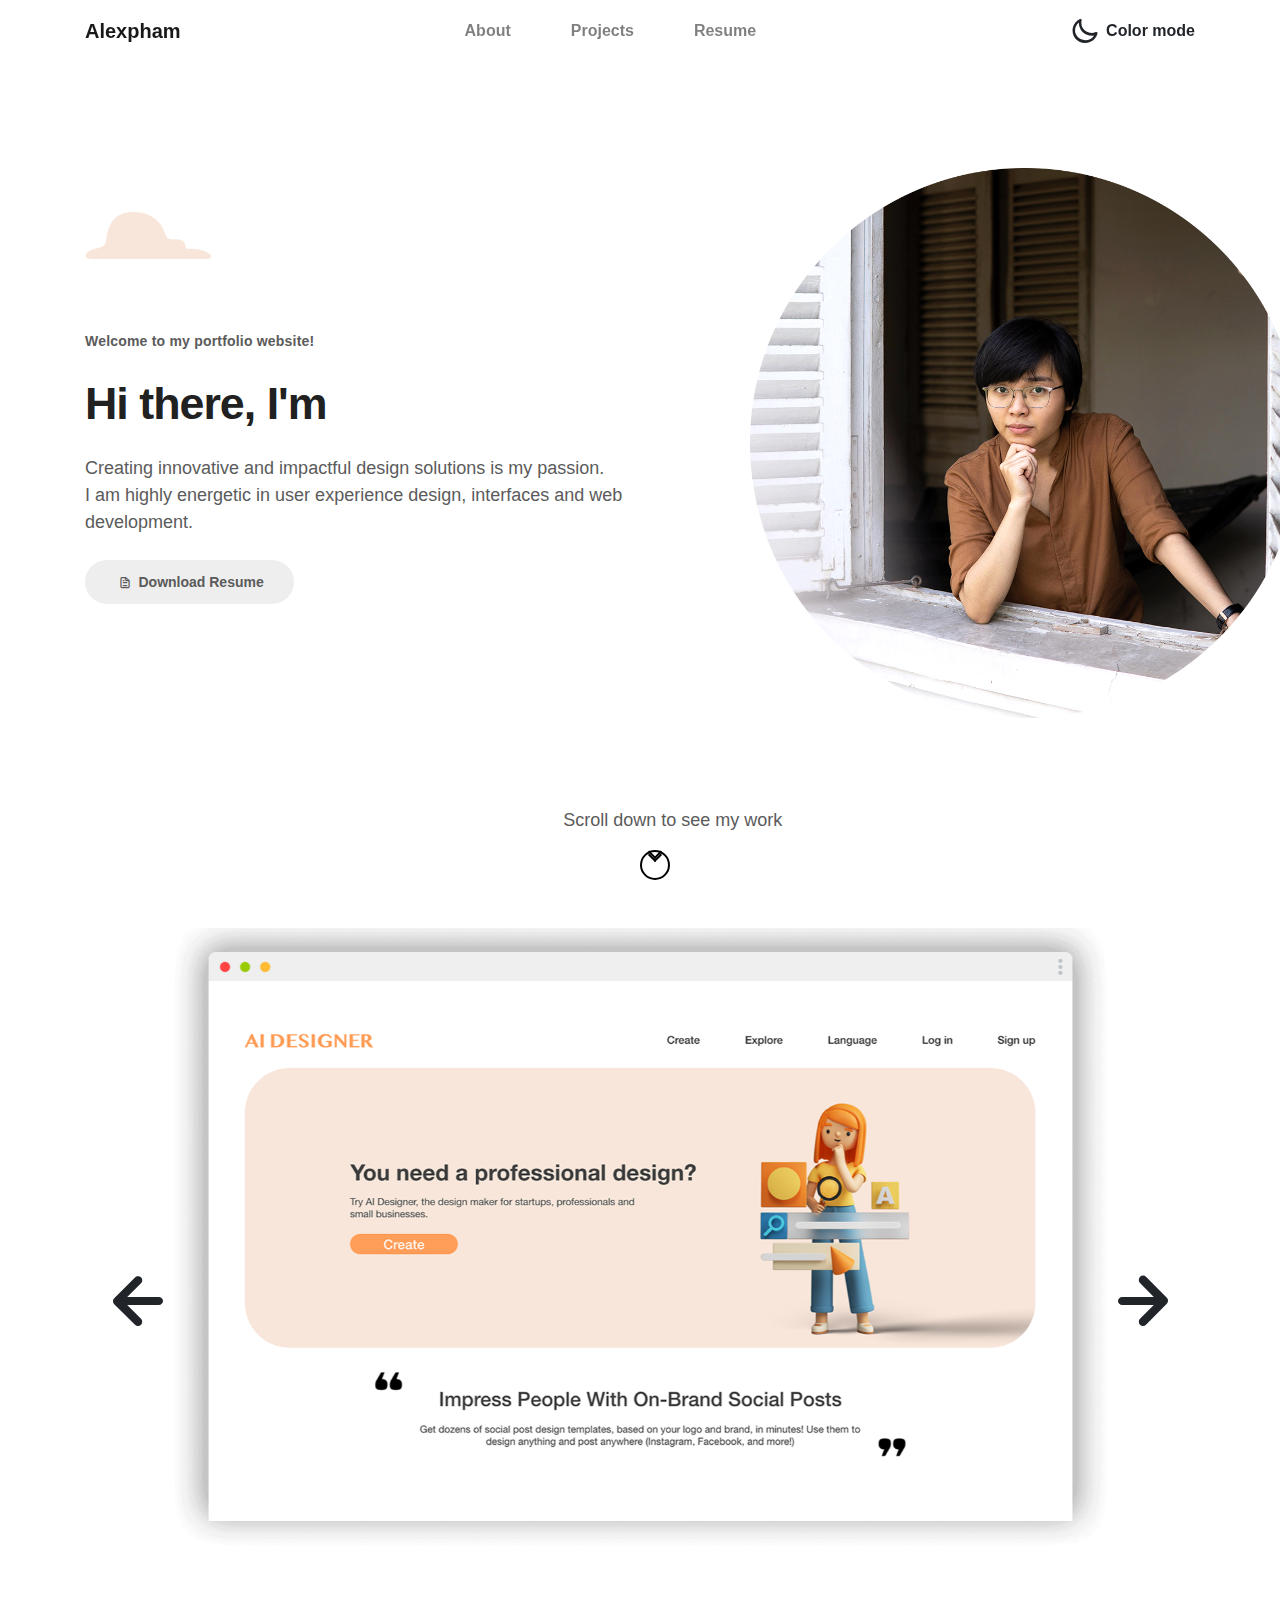
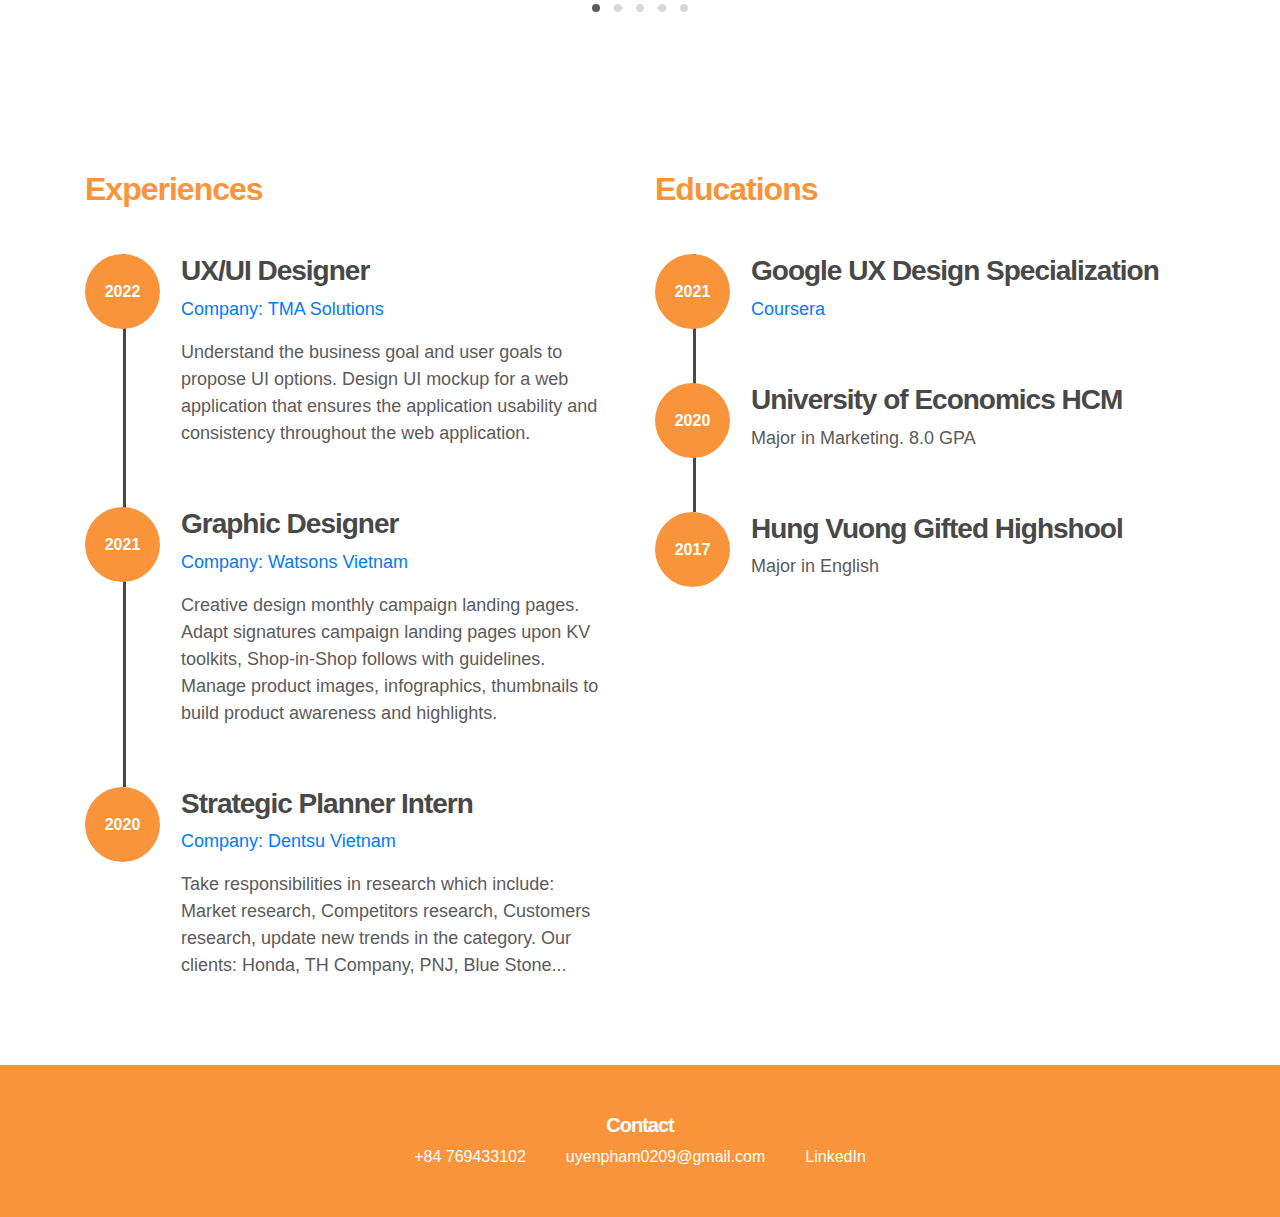
==== commit 256b96c0: "Udate quote" ====
--- a/index.html
+++ b/index.html
@@ -78,7 +78,7 @@
                                     <span class="animated-item">UX/UI Desiger</span>
                                 </div>
                          </h1>
-                         <p>Design is not just what it looks like and feels like. Design is how it works.<br>I am highly energetic in user experience design, interfaces and web development.</br></p>
+                         <p>Creating innovative and impactful design solutions is my passion.<br>I am highly energetic in user experience design, interfaces and web development.</br></p>
                       
                         <div class="custom-btn-group mt-4">
                           <a href="https://drive.google.com/file/d/1Wx8nXhtGXLLNMgL1bV5LO055a3o4ftkB/view?usp=sharing" class="btn mr-lg-2 custom-btn" target="_blank"><i class='uil uil-file-alt'></i> Download Resume</a>
@@ -239,8 +239,8 @@
                         <li>uyenpham0209@gmail.com</li>
                         <li class="linkedin"><a href="https://www.linkedin.com/in/uy%C3%AAn-ph%E1%BA%A1m-8bb485224/" target="_blank">LinkedIn</a>
                       </ul>
-                     </div>
-                </div>
+                </div>
+              </div>
    
 
     <script src="js/jquery-3.3.1.min.js"></script>
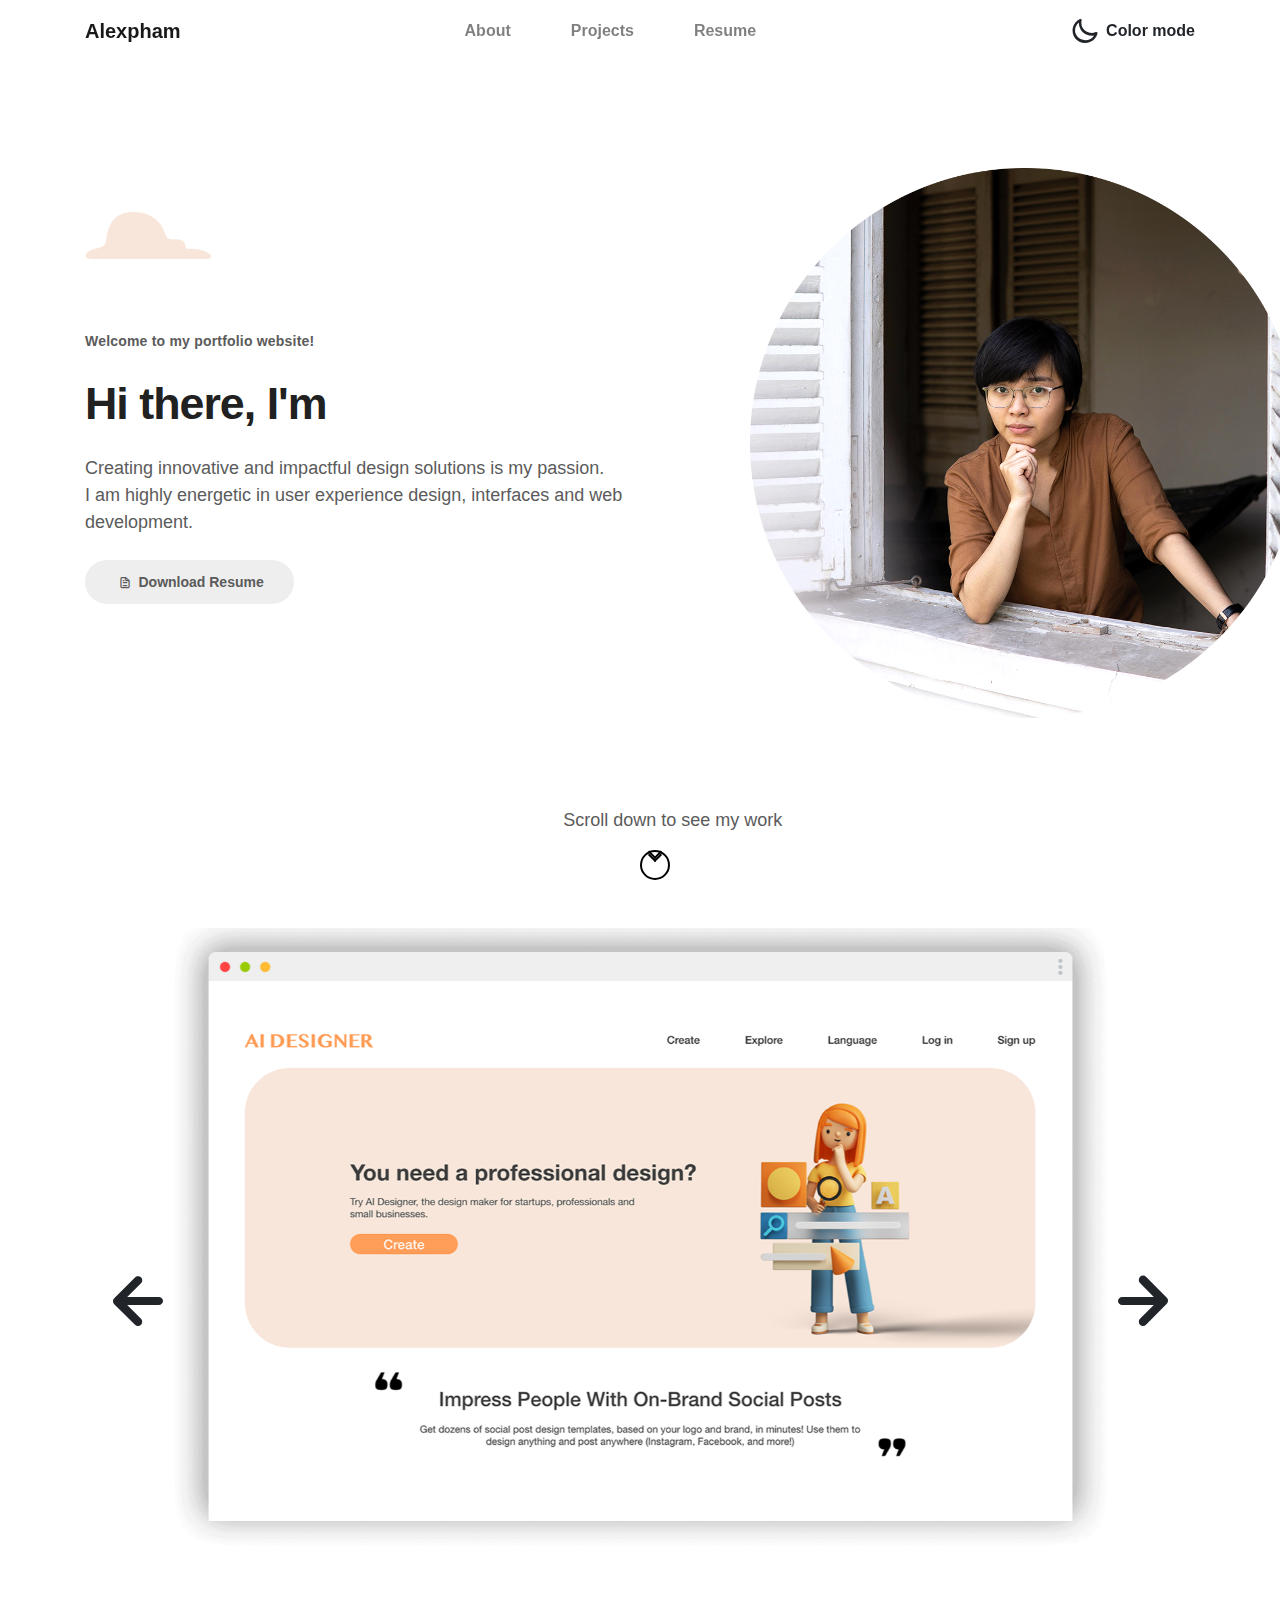
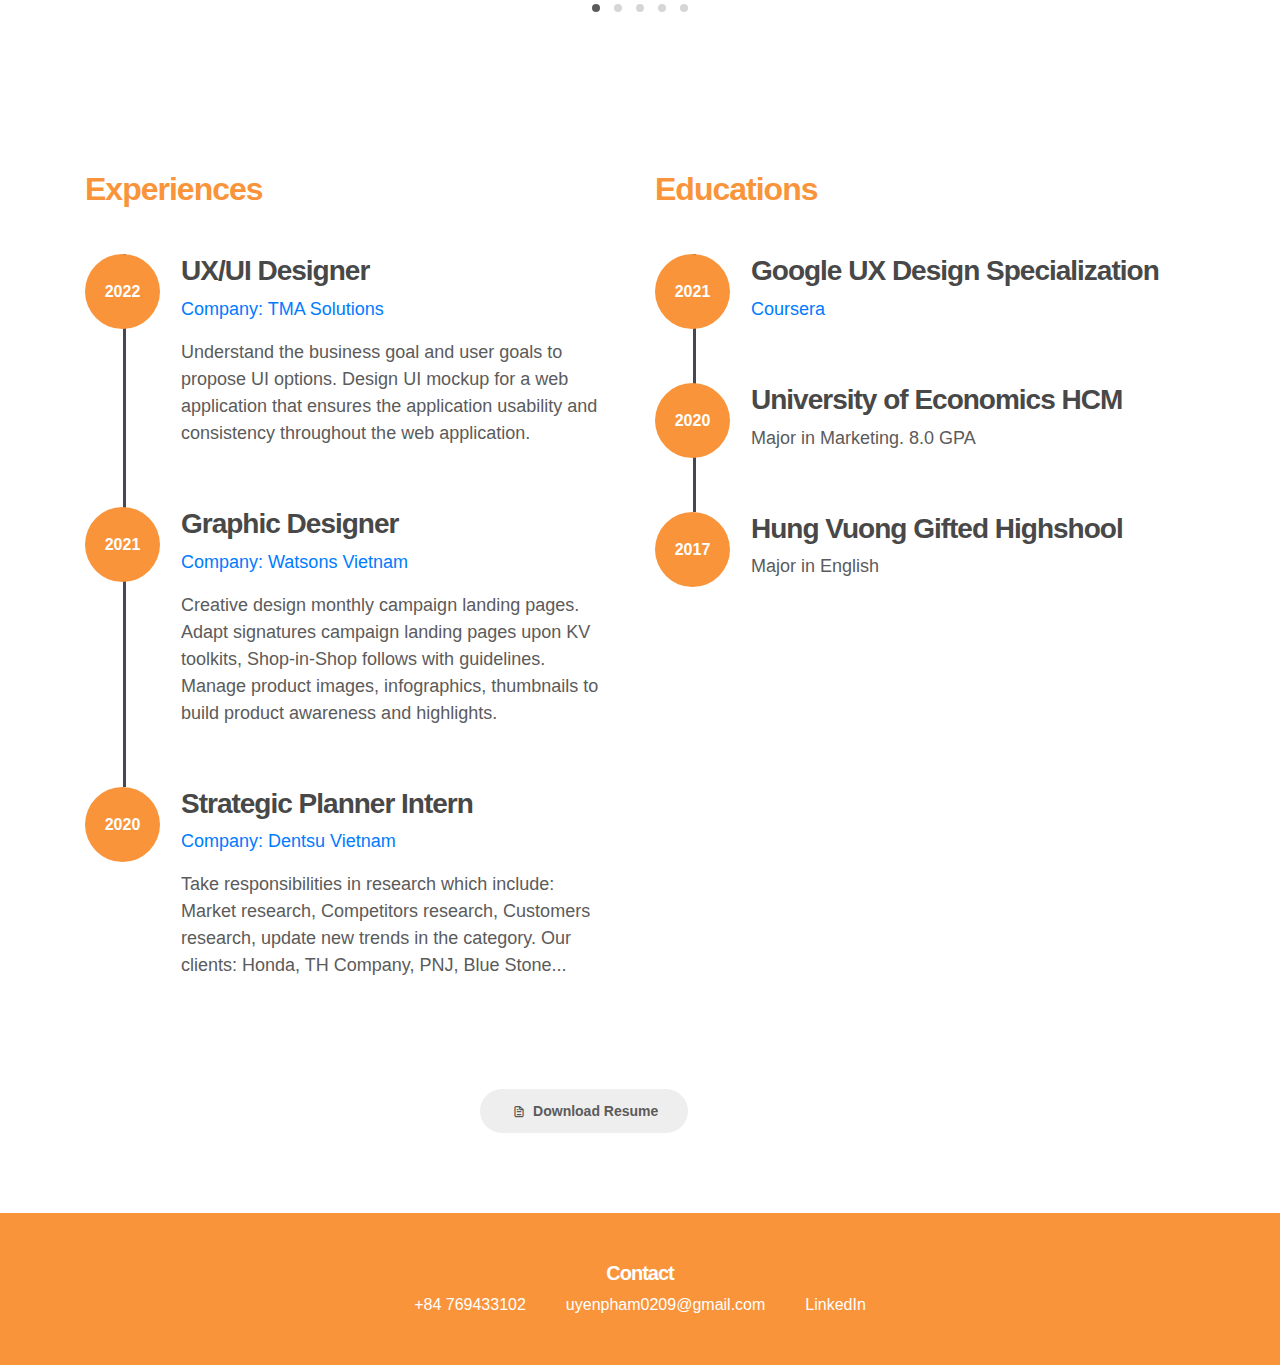
==== commit 0a5e765d: "Final Demo 1506" ====
--- a/index.html
+++ b/index.html
@@ -12,7 +12,7 @@
     <link rel="stylesheet" href="css/unicons.css">
     <link rel="stylesheet" href="css/owl.carousel.min.css">
     <link rel="stylesheet" href="css/owl.theme.default.min.css">
-    <link rel="icon" href="images/project/Icon Kuydios.png"/>
+    <link rel="icon" href="images/project/Logo Alex.ico"/>
 
     <!-- MAIN STYLE -->
     <link rel="stylesheet" href="css/tooplate-style.css">
@@ -125,7 +125,7 @@
 
                         <div class="item">
                           <div class="project-info">
-                            <a href="freelancer.html"><img src="images/project/project-image03.png" class="img-fluid2" alt="project image"></a>
+                            <a href="RMS.html"><img src="images/project/project-image03.png" class="img-fluid2" alt="project image"></a>
                           </div>
                         </div>
 
@@ -227,6 +227,11 @@
             </div>
         </div>
     </section>
+    <div class="container" style="padding-bottom: 5em; padding-left: 32%;">
+      <div class="custom-btn-group mt-4">
+        <a href="https://drive.google.com/file/d/1Wx8nXhtGXLLNMgL1bV5LO055a3o4ftkB/view?usp=sharing" class="btn mr-lg-2 custom-btn" target="_blank"><i class='uil uil-file-alt'></i> Download Resume</a>
+      </div>
+    </div>
 
     <!-- CONTACT -->
     
